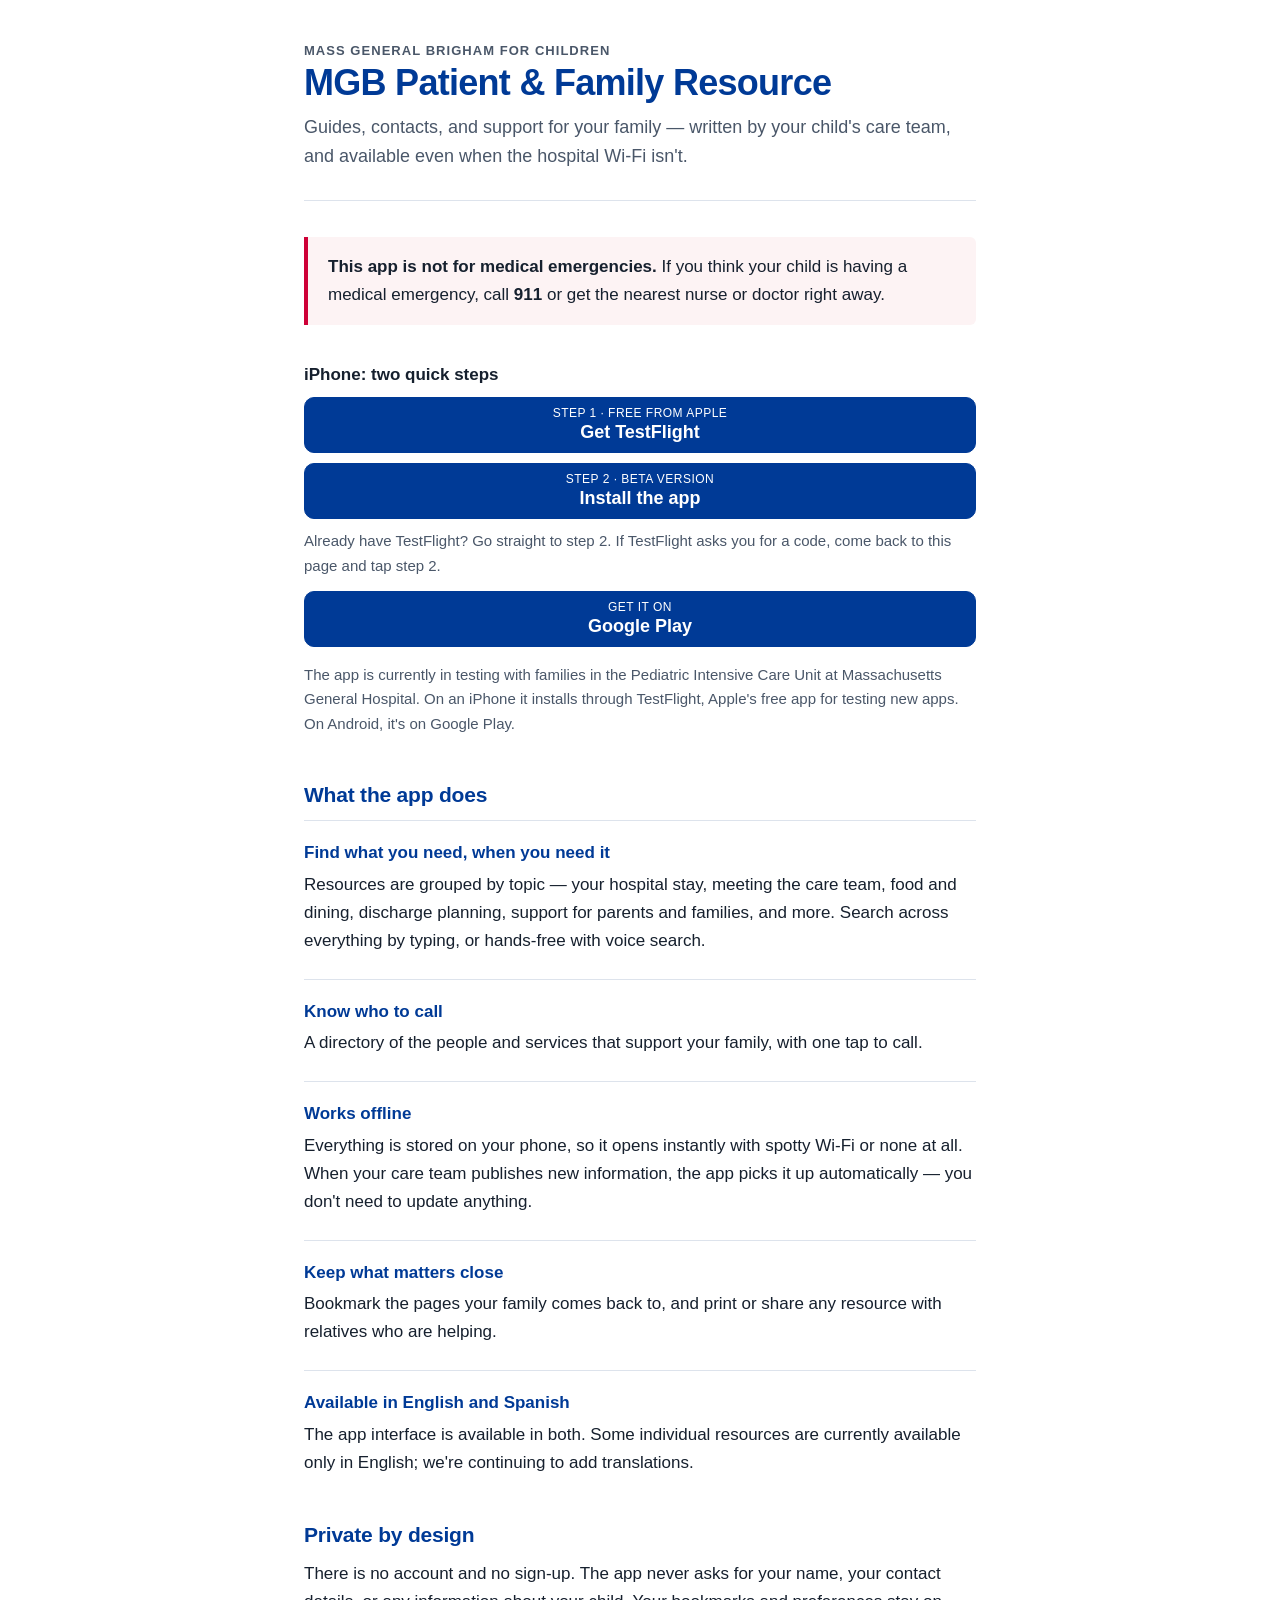
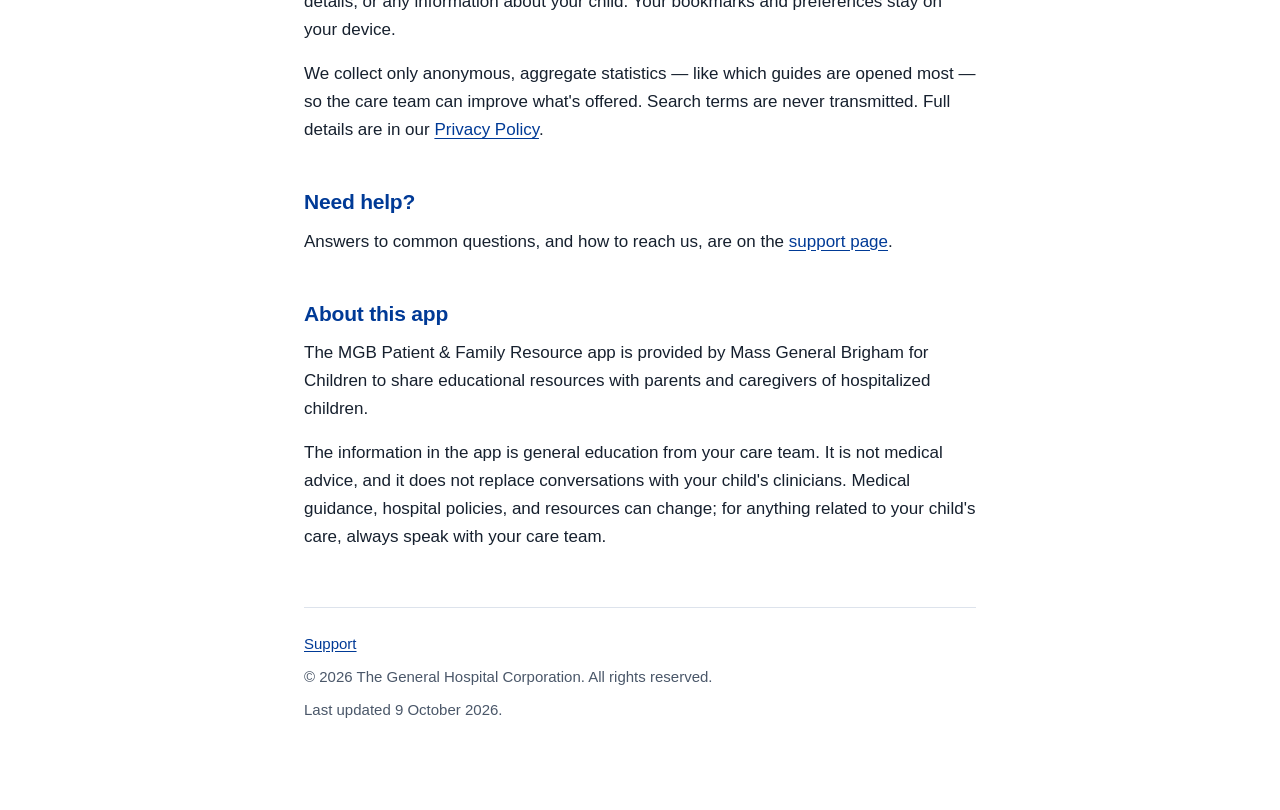
==== index.html @ bc65ba47 "docs(site): say Android too — link preview, device FAQ, problem-report tip Android has been live on " ====
<!doctype html>
<html lang="en">
<head>
<meta charset="utf-8">
<meta name="viewport" content="width=device-width, initial-scale=1">
<title>MGB Patient &amp; Family Resource</title>
<meta name="description" content="A free app for iPhone and Android from Mass General Brigham for Children, with guides, contacts, and support for families of children in the hospital.">

<!-- Link previews. When a nurse texts this URL to a family, or it goes in a
     discharge packet, the preview card is the first thing they see. Kept to
     plain og/twitter tags with no image: there is no hosted image asset yet,
     and a broken og:image renders worse than none. Add og:image here once a
     1200x630 card exists in assets/. -->
<meta property="og:type" content="website">
<meta property="og:title" content="MGB Patient &amp; Family Resource">
<meta property="og:description" content="Guides, contacts, and support for families of children in the hospital — from the care team at Mass General Brigham for Children.">
<meta property="og:url" content="https://mgh-lcs.github.io/patient-family-resource-support/">
<meta name="twitter:card" content="summary">

<!-- Apple Smart App Banner. Once the App Store listing exists, uncomment and
     paste the numeric id from the listing URL (apps.apple.com/app/idNNNNNNNNNN).
     iOS Safari then shows its own native "Open in the App Store" strip above the
     page — no code, no dependency. Android has no equivalent; the page button
     below carries that side.
<meta name="apple-itunes-app" content="app-id=NNNNNNNNNN">
-->

<link rel="stylesheet" href="assets/style.css">

<!-- ── PLATFORM DETECTION ─────────────────────────────────────────────────────
     One QR code, one URL, one obvious button. This tags <html> with
     data-platform="ios" | "android" so the stylesheet can promote the matching
     store button to the single primary action and demote the other to a small
     "Using an Android phone?" line. It runs in <head>, before the body paints,
     so there is no flash of both buttons.

     It is deliberately NOT a redirect. The scanner is often not the phone that
     will install (a laptop, a shared unit iPad, a relative with a different
     phone), and a redirect would skip the emergency notice and the "who made
     this" cues that are the reason this page exists. With JavaScript off or an
     unrecognised device, nothing happens and both buttons show as equals.

     iPadOS 13+ Safari reports itself as a Mac, so "Mac with a touch screen" is
     treated as iOS. Nothing here is sent anywhere. -->
<script>
(function () {
  var ua = navigator.userAgent || "";
  var platform = "";
  if (/iPhone|iPad|iPod/.test(ua)) {
    platform = "ios";
  } else if (/Macintosh/.test(ua) && navigator.maxTouchPoints > 1) {
    platform = "ios";
  } else if (/Android/.test(ua)) {
    platform = "android";
  }
  if (platform) document.documentElement.setAttribute("data-platform", platform);
})();
</script>
</head>
<body>
<div class="wrap">

  <header class="masthead">
    <p class="eyebrow">Mass General Brigham for Children</p>
    <h1>MGB Patient &amp; Family Resource</h1>
    <p class="tagline">Guides, contacts, and support for your family — written by your
    child's care team, and available even when the hospital Wi-Fi isn't.</p>
  </header>

  <main>

    <!-- Same emergency notice, same position, as the support page. A caregiver
         who lands here in a crisis must be routed to 911 before anything on the
         page competes for attention. If you edit one, edit both. -->
    <div class="notice">
      <p><strong>This app is not for medical emergencies.</strong> If you think your child
      is having a medical emergency, call <strong>911</strong> or get the nearest nurse or
      doctor right away.</p>
    </div>

    <!-- ── STORE BUTTONS ──────────────────────────────────────────────────────
         Android is live on Google Play. iPhone is the interim TestFlight
         two-step group below until the App Store listing is approved. Each
         store's element carries data-store so the platform detection in <head>
         can promote one and demote the other (see .store-row rules in
         assets/style.css). The .store-btn-lead span is revealed only on a
         demoted button, turning it into a one-line "Using an Android phone?
         Get it on Google Play".

         TO ACTIVATE the App Store listing once it is approved:
           1. Replace the whole <div class="store-steps" data-store="ios"> with
              <a class="store-btn" href="https://apps.apple.com/app/idNNNNNNNNNN"
              data-store="ios"> holding the same three spans as the Android
              button: "Using an iPhone? " / "Download on the" / "App Store".
           2. Delete the .store-steps block in assets/style.css, and the
              TestFlight FAQ entry at the top of support.html's FAQ.
           3. Uncomment the apple-itunes-app meta tag in <head>.
           4. Delete the .availability paragraph below.

         Official Apple/Google badge artwork is intentionally NOT used here. Both
         require downloading brand assets, and this site is deliberately
         dependency-free — three files, no build step, nothing external that can
         disappear. Text buttons are compliant and never break. Swap in the
         official badges later if marketing asks. -->
    <div class="store-row">
      <!-- INTERIM (2026-10-09): the App Store listing is still in review, so
           iPhones install the beta through TestFlight. Two steps, not one button,
           because of a trap: someone without TestFlight taps the join link, is
           sent to the App Store, installs TestFlight, then opens it directly.
           Opened without the link, TestFlight has no invite and asks for a
           "Redeem" code the family was never given. The fix is to tap the join
           link again, so step 2 is a separate button they can come back to, and
           the note says so. The steps mirror Apple's own join page ("Step 1: Get
           TestFlight"), so the two pages agree.

           On Android the group collapses to one plain line with no links: neither
           the App Store nor the TestFlight join page can install anything on an
           Android phone, so the only useful advice is to open this page on the
           iPhone. Undo all of this with the activation steps above. -->
      <div class="store-steps" data-store="ios">
        <p class="store-steps-title">iPhone: two quick steps</p>
        <p class="store-steps-elsewhere">Using an iPhone? Open this page on the iPhone to install the app.</p>
        <ol class="store-steps-list" role="list">
          <li><a class="store-btn" href="https://apps.apple.com/app/testflight/id899247664">
            <span class="store-btn-sub">Step 1 · Free from Apple</span>
            <span class="store-btn-main">Get TestFlight</span>
          </a></li>
          <li><a class="store-btn" href="https://testflight.apple.com/join/r1XDUYJQ">
            <span class="store-btn-sub">Step 2 · Beta version</span>
            <span class="store-btn-main">Install the app</span>
          </a></li>
        </ol>
        <p class="store-steps-note">Already have TestFlight? Go straight to step 2. If TestFlight
        asks you for a code, come back to this page and tap step 2.</p>
      </div>
      <a class="store-btn" href="https://play.google.com/store/apps/details?id=org.mgb.patient_family_resource" data-store="android">
        <span class="store-btn-lead">Using an Android phone? </span>
        <span class="store-btn-sub">Get it on</span>
        <span class="store-btn-main">Google Play</span>
      </a>
    </div>

    <p class="availability">The app is currently in testing with families in the Pediatric
    Intensive Care Unit at Massachusetts General Hospital. On an iPhone it installs through
    TestFlight, Apple's free app for testing new apps. On Android, it's on Google Play.</p>

    <h2>What the app does</h2>

    <div class="feature">
      <h3>Find what you need, when you need it</h3>
      <p>Resources are grouped by topic — your hospital stay, meeting the care team, food and
      dining, discharge planning, support for parents and families, and more. Search across
      everything by typing, or hands-free with voice search.</p>
    </div>

    <div class="feature">
      <h3>Know who to call</h3>
      <p>A directory of the people and services that support your family, with one tap to
      call.</p>
    </div>

    <div class="feature">
      <h3>Works offline</h3>
      <p>Everything is stored on your phone, so it opens instantly with spotty Wi-Fi or none
      at all. When your care team publishes new information, the app picks it up
      automatically — you don't need to update anything.</p>
    </div>

    <div class="feature">
      <h3>Keep what matters close</h3>
      <p>Bookmark the pages your family comes back to, and print or share any resource with
      relatives who are helping.</p>
    </div>

    <div class="feature">
      <h3>Available in English and Spanish</h3>
      <p>The app interface is available in both. Some individual resources are currently
      available only in English; we're continuing to add translations.</p>
    </div>

    <h2>Private by design</h2>
    <p>There is no account and no sign-up. The app never asks for your name, your contact
    details, or any information about your child. Your bookmarks and preferences stay on your
    device.</p>
    <p>We collect only anonymous, aggregate statistics — like which guides are opened most —
    so the care team can improve what's offered. Search terms are never transmitted.
    Full details are in our <a href="privacy.html">Privacy Policy</a>.</p>

    <h2>Need help?</h2>
    <p>Answers to common questions, and how to reach us, are on the
    <a href="support.html">support page</a>.</p>

    <h2>About this app</h2>
    <p>The MGB Patient &amp; Family Resource app is provided by Mass General Brigham for
    Children to share educational resources with parents and caregivers of hospitalized
    children.</p>
    <p>The information in the app is general education from your care team. It is not medical
    advice, and it does not replace conversations with your child's clinicians. Medical
    guidance, hospital policies, and resources can change; for anything related to your child's
    care, always speak with your care team.</p>

  </main>

  <footer>
    <p><a href="support.html">Support</a></p>
    <p>&copy; 2026 The General Hospital Corporation. All rights reserved.</p>
    <p>Last updated 9 October 2026.</p>
  </footer>

</div>
</body>
</html>
---- assets/style.css ----
/* MGB Patient & Family Resource — support site
 *
 * Deliberately dependency-free: no web fonts, no CDN, no build step. The whole
 * site is three files served straight from GitHub Pages, so it cannot break
 * because something external went away. Colors mirror the app's theme seeds in
 * lib/core/theme/app_theme.dart so the page reads as part of the same product.
 */

:root {
  --mgb-blue: #003a96;
  --mgb-teal: #01828e;
  --ink: #16202e;
  --ink-muted: #4a5769;
  --rule: #dde3ec;
  --surface: #ffffff;
  --surface-sunken: #f5f7fa;
  --notice-bg: #fdf3f4;
  --notice-rule: #ce0037;
  --draft-bg: #fff8e6;
  --draft-rule: #a9750a;
  --measure: 42rem;
}

@media (prefers-color-scheme: dark) {
  :root {
    --mgb-blue: #8fb4ff;
    --mgb-teal: #4fc3cd;
    --ink: #e8edf4;
    --ink-muted: #a4b1c2;
    --rule: #2b3546;
    --surface: #10151d;
    --surface-sunken: #171e29;
    --notice-bg: #2a1319;
    --notice-rule: #ff6b85;
    --draft-bg: #2a2312;
    --draft-rule: #e0b658;
  }
}

*,
*::before,
*::after {
  box-sizing: border-box;
}

html {
  -webkit-text-size-adjust: 100%;
}

body {
  margin: 0;
  padding: 0 1.25rem 5rem;
  background: var(--surface);
  color: var(--ink);
  font-family: -apple-system, BlinkMacSystemFont, "Segoe UI", Roboto, "Helvetica Neue", Arial, sans-serif;
  font-size: 1.0625rem;
  line-height: 1.65;
  text-rendering: optimizeLegibility;
}

.wrap {
  max-width: var(--measure);
  margin: 0 auto;
}

/* ── Masthead ─────────────────────────────────────────────────────────────── */

header.masthead {
  border-bottom: 1px solid var(--rule);
  padding: 2.5rem 0 1.75rem;
  margin-bottom: 2.25rem;
}

.eyebrow {
  margin: 0 0 0.4rem;
  font-size: 0.8125rem;
  font-weight: 600;
  letter-spacing: 0.08em;
  text-transform: uppercase;
  color: var(--mgb-teal);
}

h1 {
  margin: 0 0 0.5rem;
  font-size: clamp(1.75rem, 5vw, 2.25rem);
  line-height: 1.2;
  letter-spacing: -0.02em;
  color: var(--mgb-blue);
}

.masthead p {
  margin: 0;
  color: var(--ink-muted);
}

/* ── Typography ───────────────────────────────────────────────────────────── */

h2 {
  margin: 2.75rem 0 0.75rem;
  font-size: 1.3125rem;
  line-height: 1.3;
  letter-spacing: -0.01em;
  color: var(--mgb-blue);
}

h3 {
  margin: 1.75rem 0 0.35rem;
  font-size: 1.0625rem;
  line-height: 1.4;
  color: var(--ink);
}

p {
  margin: 0 0 1rem;
}

ul {
  margin: 0 0 1rem;
  padding-left: 1.25rem;
}

li {
  margin-bottom: 0.5rem;
}

a {
  color: var(--mgb-blue);
  text-underline-offset: 0.15em;
}

a:hover {
  color: var(--mgb-teal);
}

a:focus-visible {
  outline: 2px solid var(--mgb-teal);
  outline-offset: 2px;
  border-radius: 2px;
}

strong {
  font-weight: 650;
}

/* ── Callouts ─────────────────────────────────────────────────────────────── */

/* Emergency notice. First thing on the page by design: a caregiver arriving
 * here in a crisis must be routed to 911 before anything else competes. */
.notice {
  background: var(--notice-bg);
  border-left: 4px solid var(--notice-rule);
  border-radius: 0 6px 6px 0;
  padding: 1rem 1.25rem;
  margin: 0 0 2.25rem;
}

.notice p {
  margin: 0;
}

.notice p + p {
  margin-top: 0.6rem;
}

.draft-banner {
  background: var(--draft-bg);
  border-left: 4px solid var(--draft-rule);
  border-radius: 0 6px 6px 0;
  padding: 1rem 1.25rem;
  margin: 0 0 2.25rem;
  font-size: 0.9375rem;
}

.draft-banner p {
  margin: 0;
}

.contact-card {
  background: var(--surface-sunken);
  border: 1px solid var(--rule);
  border-radius: 8px;
  padding: 1.25rem 1.375rem;
  margin: 0 0 1.25rem;
}

.contact-card p:last-child {
  margin-bottom: 0;
}

.contact-card .email {
  font-size: 1.125rem;
  font-weight: 600;
}

/* ── Landing page ─────────────────────────────────────────────────────────── */

.tagline {
  font-size: 1.125rem;
}

/* Store buttons. Sized to Apple's 44x44pt minimum touch target with room to
 * spare — the audience is tired parents on a phone, often one-handed. */
.store-row {
  display: flex;
  flex-wrap: wrap;
  gap: 0.75rem;
  margin: 0 0 1rem;
}

.store-btn {
  display: inline-flex;
  flex-direction: column;
  justify-content: center;
  min-height: 3.5rem;
  padding: 0.5rem 1.5rem;
  border-radius: 10px;
  border: 1px solid var(--mgb-blue);
  background: var(--mgb-blue);
  color: var(--surface);
  text-decoration: none;
  line-height: 1.25;
}

.store-btn:hover {
  background: var(--mgb-teal);
  border-color: var(--mgb-teal);
  color: var(--surface);
}

/* Pending state: the listing does not exist yet, so this must not look or
 * behave like a working link. Muted, not underlined, no pointer cursor. */
.store-btn.is-pending {
  background: transparent;
  border-style: dashed;
  border-color: var(--rule);
  color: var(--ink-muted);
  cursor: default;
}

.store-btn-sub {
  font-size: 0.75rem;
  letter-spacing: 0.04em;
  text-transform: uppercase;
}

.store-btn-main {
  font-size: 1.125rem;
  font-weight: 650;
}

/* Platform-aware layout. index.html tags <html data-platform="ios|android">
 * from the user agent before paint. The matching button becomes the one big
 * primary action, full width so a tired parent can't miss it one-handed; the
 * other collapses to a single text line so a relative on a different phone
 * still has a path. No attribute (JS off, desktop, unknown device) leaves both
 * buttons as equals. The .store-btn-lead span exists only for the demoted
 * line ("Using an Android phone? ...") and is hidden everywhere else. */
.store-btn-lead {
  display: none;
}

html[data-platform] .store-row {
  flex-direction: column;
  gap: 0.875rem;
}

html[data-platform="ios"] .store-btn[data-store="ios"],
html[data-platform="android"] .store-btn[data-store="android"] {
  order: -1; /* primary always first, regardless of DOM order */
  width: 100%;
  min-height: 4rem;
  align-items: center;
  text-align: center;
}

html[data-platform="ios"] .store-btn[data-store="android"],
html[data-platform="android"] .store-btn[data-store="ios"] {
  display: block;
  min-height: 0;
  padding: 0;
  border: 0;
  border-radius: 0;
  background: transparent;
  color: var(--ink-muted);
  font-size: 0.9375rem;
  line-height: 1.5;
}

html[data-platform="ios"] .store-btn[data-store="android"] .store-btn-lead,
html[data-platform="android"] .store-btn[data-store="ios"] .store-btn-lead {
  display: inline;
}

html[data-platform="ios"] .store-btn[data-store="android"] .store-btn-sub,
html[data-platform="android"] .store-btn[data-store="ios"] .store-btn-sub,
html[data-platform="ios"] .store-btn[data-store="android"] .store-btn-main,
html[data-platform="android"] .store-btn[data-store="ios"] .store-btn-main {
  display: inline;
  font-size: inherit;
  font-weight: inherit;
  letter-spacing: normal;
  text-transform: none;
}

/* Once the demoted store is a live link, the store name reads as the link
 * text: "Using an Android phone? Get it on Google Play". */
html[data-platform="ios"] a.store-btn[data-store="android"] .store-btn-main,
html[data-platform="android"] a.store-btn[data-store="ios"] .store-btn-main {
  color: var(--mgb-blue);
  font-weight: 600;
  text-decoration: underline;
  text-underline-offset: 0.15em;
}

/* INTERIM TestFlight two-step group (see the comment in index.html). Promoted
 * on iOS, collapsed to one unlinked line on Android, shown in full on desktop.
 * The iOS half of the .store-btn[data-store] rules above matches nothing while
 * this group is in place; it is kept so that restoring the single App Store
 * button is an HTML-only change. Delete this whole block when that happens. */
.store-steps-title {
  margin: 0 0 0.5rem;
  font-weight: 600;
}

.store-steps-list {
  display: flex;
  flex-direction: column;
  gap: 0.625rem;
  margin: 0;
  padding: 0;
  list-style: none;
}

/* Cancel the global li margin so the gap alone spaces the steps. */
.store-steps-list li {
  margin: 0;
}

.store-steps-list .store-btn {
  display: flex;
  width: 100%;
  align-items: center;
  text-align: center;
}

.store-steps-note {
  margin: 0.625rem 0 0;
  color: var(--ink-muted);
  font-size: 0.9375rem;
}

.store-steps-elsewhere {
  display: none;
}

/* Desktop / no JS: .store-row is a wrapping row, so the group and the Play
 * button each take a full line, and all three buttons share one width. */
html:not([data-platform]) .store-steps,
html:not([data-platform]) .store-row > .store-btn[data-store="android"] {
  flex: 1 1 100%;
}

html:not([data-platform]) .store-row > .store-btn[data-store="android"] {
  align-items: center;
  text-align: center;
}

html[data-platform="ios"] .store-steps {
  order: -1;
}

html[data-platform="ios"] .store-steps-list .store-btn {
  min-height: 4rem;
}

html[data-platform="android"] .store-steps-title,
html[data-platform="android"] .store-steps-list,
html[data-platform="android"] .store-steps-note {
  display: none;
}

html[data-platform="android"] .store-steps-elsewhere {
  display: block;
  margin: 0;
  color: var(--ink-muted);
  font-size: 0.9375rem;
  line-height: 1.5;
}

.availability {
  color: var(--ink-muted);
  font-size: 0.9375rem;
  margin-bottom: 2rem;
}

/* Feature blocks carry their own rule so the page scans as a list of distinct
 * capabilities rather than one wall of prose. */
.feature {
  border-top: 1px solid var(--rule);
  padding-top: 1.25rem;
  margin-bottom: 1.5rem;
}

.feature h3 {
  margin-top: 0;
  color: var(--mgb-blue);
}

.feature p:last-child {
  margin-bottom: 0;
}

/* ── Footer ───────────────────────────────────────────────────────────────── */

footer {
  border-top: 1px solid var(--rule);
  margin-top: 3.5rem;
  padding-top: 1.5rem;
  font-size: 0.9375rem;
  color: var(--ink-muted);
}

footer p {
  margin: 0 0 0.5rem;
}

/* ── Print (the privacy policy gets printed for legal review) ─────────────── */

@media print {
  body {
    padding: 0;
    font-size: 11pt;
    color: #000;
    background: #fff;
  }

  a {
    color: #000;
  }

  .draft-banner {
    border: 1px solid #000;
  }
}
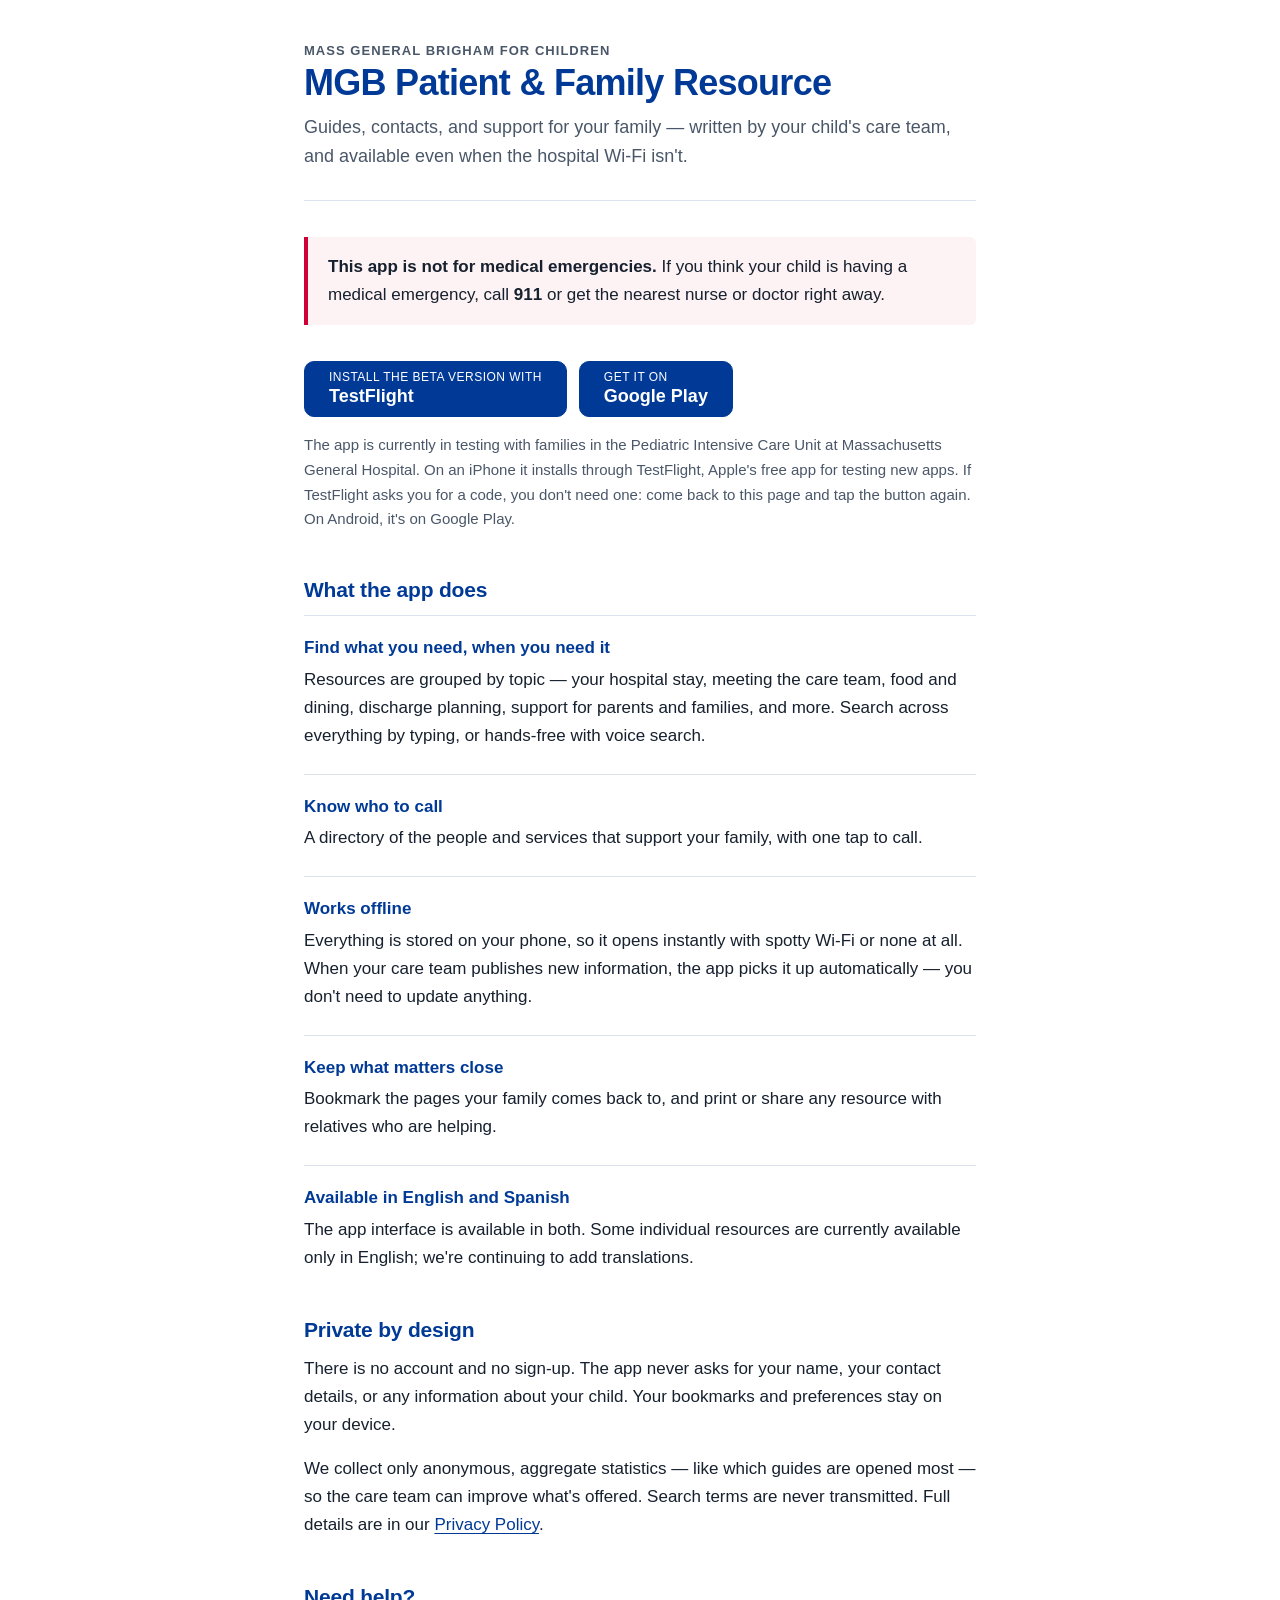
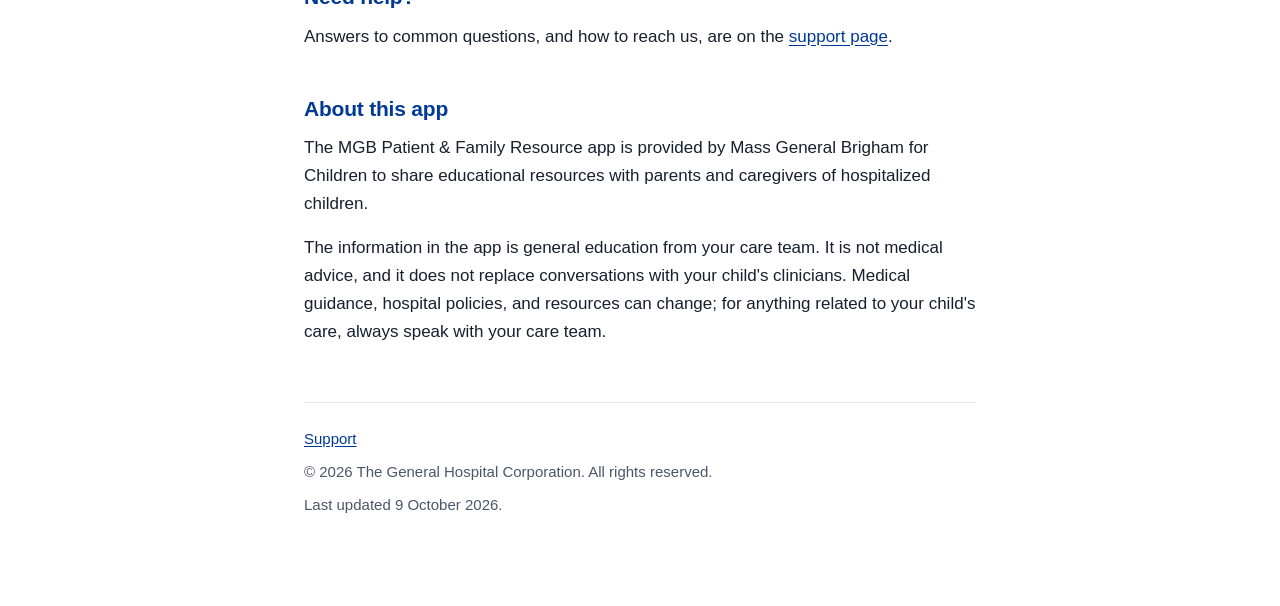
==== commit 8ed35bb7: "feat(landing): back to one iPhone button, straight to the TestFlight join link Apple's join page alr" ====
--- a/index.html
+++ b/index.html
@@ -79,21 +79,19 @@
     </div>
 
     <!-- ── STORE BUTTONS ──────────────────────────────────────────────────────
-         Android is live on Google Play. iPhone is the interim TestFlight
-         two-step group below until the App Store listing is approved. Each
-         store's element carries data-store so the platform detection in <head>
-         can promote one and demote the other (see .store-row rules in
-         assets/style.css). The .store-btn-lead span is revealed only on a
-         demoted button, turning it into a one-line "Using an Android phone?
-         Get it on Google Play".
+         Android is live on Google Play. iPhone goes to the TestFlight public
+         link until the App Store listing is approved. Each button carries
+         data-store so the platform detection in <head> can promote one and
+         demote the other (see .store-row rules in assets/style.css). The
+         .store-btn-lead span is revealed only on the demoted button, turning it
+         into a one-line "Using an Android phone? Get it on Google Play".
 
          TO ACTIVATE the App Store listing once it is approved:
-           1. Replace the whole <div class="store-steps" data-store="ios"> with
-              <a class="store-btn" href="https://apps.apple.com/app/idNNNNNNNNNN"
-              data-store="ios"> holding the same three spans as the Android
-              button: "Using an iPhone? " / "Download on the" / "App Store".
-           2. Delete the .store-steps block in assets/style.css, and the
-              TestFlight FAQ entry at the top of support.html's FAQ.
+           1. Point the iOS button at https://apps.apple.com/app/idNNNNNNNNNN and
+              change its .store-btn-sub / .store-btn-main to "Download on the" /
+              "App Store".
+           2. Delete the TestFlight FAQ entry at the top of support.html's FAQ
+              (it repeats this button's join link).
            3. Uncomment the apple-itunes-app meta tag in <head>.
            4. Delete the .availability paragraph below.
 
@@ -103,36 +101,18 @@
          disappear. Text buttons are compliant and never break. Swap in the
          official badges later if marketing asks. -->
     <div class="store-row">
-      <!-- INTERIM (2026-10-09): the App Store listing is still in review, so
-           iPhones install the beta through TestFlight. Two steps, not one button,
-           because of a trap: someone without TestFlight taps the join link, is
-           sent to the App Store, installs TestFlight, then opens it directly.
-           Opened without the link, TestFlight has no invite and asks for a
-           "Redeem" code the family was never given. The fix is to tap the join
-           link again, so step 2 is a separate button they can come back to, and
-           the note says so. The steps mirror Apple's own join page ("Step 1: Get
-           TestFlight"), so the two pages agree.
-
-           On Android the group collapses to one plain line with no links: neither
-           the App Store nor the TestFlight join page can install anything on an
-           Android phone, so the only useful advice is to open this page on the
-           iPhone. Undo all of this with the activation steps above. -->
-      <div class="store-steps" data-store="ios">
-        <p class="store-steps-title">iPhone: two quick steps</p>
-        <p class="store-steps-elsewhere">Using an iPhone? Open this page on the iPhone to install the app.</p>
-        <ol class="store-steps-list" role="list">
-          <li><a class="store-btn" href="https://apps.apple.com/app/testflight/id899247664">
-            <span class="store-btn-sub">Step 1 · Free from Apple</span>
-            <span class="store-btn-main">Get TestFlight</span>
-          </a></li>
-          <li><a class="store-btn" href="https://testflight.apple.com/join/r1XDUYJQ">
-            <span class="store-btn-sub">Step 2 · Beta version</span>
-            <span class="store-btn-main">Install the app</span>
-          </a></li>
-        </ol>
-        <p class="store-steps-note">Already have TestFlight? Go straight to step 2. If TestFlight
-        asks you for a code, come back to this page and tap step 2.</p>
-      </div>
+      <!-- INTERIM: the App Store listing is still in review, so the iPhone
+           button goes to the TestFlight public link. Apple's page behind it
+           walks people through getting TestFlight and then installing the app.
+           The trap: someone who installs TestFlight and then opens it directly
+           (instead of returning to the link) is asked for a "Redeem" code they
+           were never given. The .availability paragraph below and the first
+           support FAQ both say the fix: tap the link again. -->
+      <a class="store-btn" href="https://testflight.apple.com/join/r1XDUYJQ" data-store="ios">
+        <span class="store-btn-lead">Using an iPhone? </span>
+        <span class="store-btn-sub">Install the beta version with</span>
+        <span class="store-btn-main">TestFlight</span>
+      </a>
       <a class="store-btn" href="https://play.google.com/store/apps/details?id=org.mgb.patient_family_resource" data-store="android">
         <span class="store-btn-lead">Using an Android phone? </span>
         <span class="store-btn-sub">Get it on</span>
@@ -142,7 +122,9 @@
 
     <p class="availability">The app is currently in testing with families in the Pediatric
     Intensive Care Unit at Massachusetts General Hospital. On an iPhone it installs through
-    TestFlight, Apple's free app for testing new apps. On Android, it's on Google Play.</p>
+    TestFlight, Apple's free app for testing new apps. If TestFlight asks you for a code, you
+    don't need one: come back to this page and tap the button again. On Android, it's on
+    Google Play.</p>
 
     <h2>What the app does</h2>
 
--- a/assets/style.css
+++ b/assets/style.css
@@ -312,81 +312,6 @@
   text-underline-offset: 0.15em;
 }
 
-/* INTERIM TestFlight two-step group (see the comment in index.html). Promoted
- * on iOS, collapsed to one unlinked line on Android, shown in full on desktop.
- * The iOS half of the .store-btn[data-store] rules above matches nothing while
- * this group is in place; it is kept so that restoring the single App Store
- * button is an HTML-only change. Delete this whole block when that happens. */
-.store-steps-title {
-  margin: 0 0 0.5rem;
-  font-weight: 600;
-}
-
-.store-steps-list {
-  display: flex;
-  flex-direction: column;
-  gap: 0.625rem;
-  margin: 0;
-  padding: 0;
-  list-style: none;
-}
-
-/* Cancel the global li margin so the gap alone spaces the steps. */
-.store-steps-list li {
-  margin: 0;
-}
-
-.store-steps-list .store-btn {
-  display: flex;
-  width: 100%;
-  align-items: center;
-  text-align: center;
-}
-
-.store-steps-note {
-  margin: 0.625rem 0 0;
-  color: var(--ink-muted);
-  font-size: 0.9375rem;
-}
-
-.store-steps-elsewhere {
-  display: none;
-}
-
-/* Desktop / no JS: .store-row is a wrapping row, so the group and the Play
- * button each take a full line, and all three buttons share one width. */
-html:not([data-platform]) .store-steps,
-html:not([data-platform]) .store-row > .store-btn[data-store="android"] {
-  flex: 1 1 100%;
-}
-
-html:not([data-platform]) .store-row > .store-btn[data-store="android"] {
-  align-items: center;
-  text-align: center;
-}
-
-html[data-platform="ios"] .store-steps {
-  order: -1;
-}
-
-html[data-platform="ios"] .store-steps-list .store-btn {
-  min-height: 4rem;
-}
-
-html[data-platform="android"] .store-steps-title,
-html[data-platform="android"] .store-steps-list,
-html[data-platform="android"] .store-steps-note {
-  display: none;
-}
-
-html[data-platform="android"] .store-steps-elsewhere {
-  display: block;
-  margin: 0;
-  color: var(--ink-muted);
-  font-size: 0.9375rem;
-  line-height: 1.5;
-}
-
 .availability {
   color: var(--ink-muted);
   font-size: 0.9375rem;
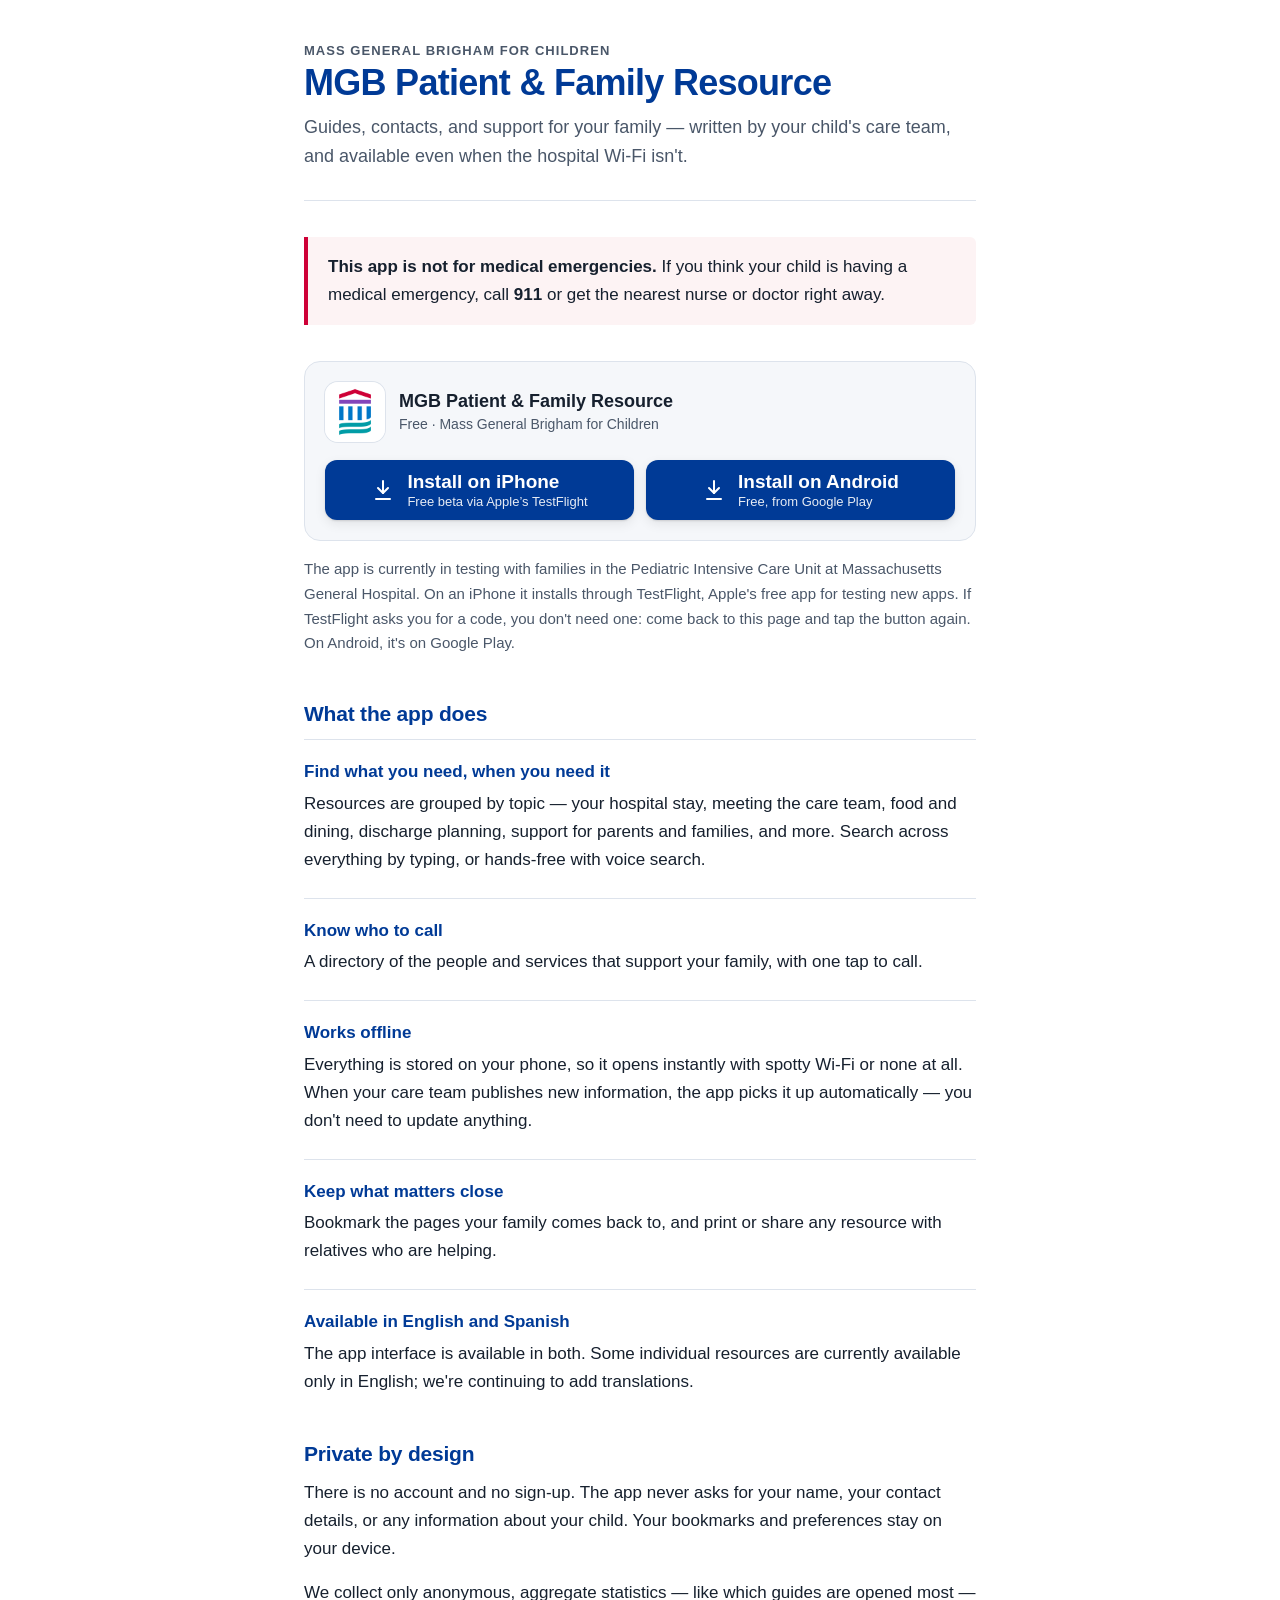
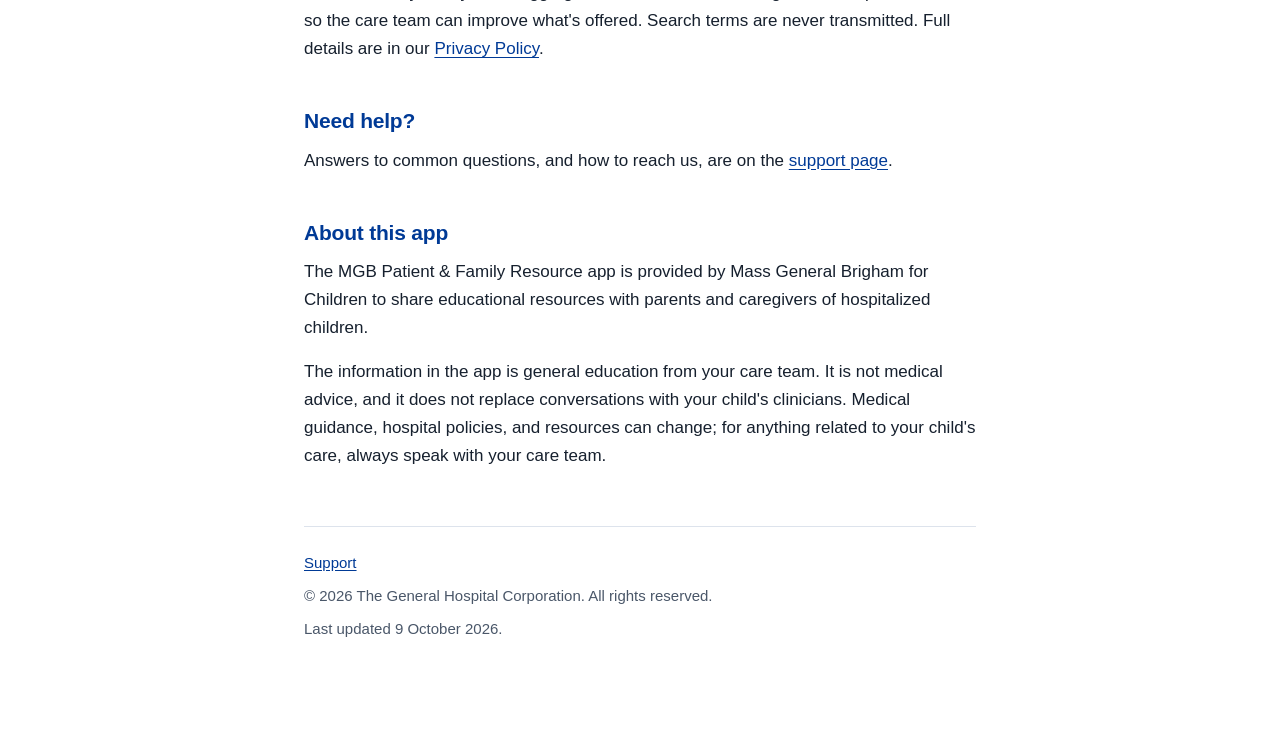
==== commit 4f0c1cb9: "feat(landing): get-the-app card with the real app icon and a solid install button The iPhone button " ====
--- a/index.html
+++ b/index.html
@@ -78,47 +78,65 @@
       doctor right away.</p>
     </div>
 
-    <!-- ── STORE BUTTONS ──────────────────────────────────────────────────────
+    <!-- ── GET THE APP ────────────────────────────────────────────────────────
          Android is live on Google Play. iPhone goes to the TestFlight public
-         link until the App Store listing is approved. Each button carries
-         data-store so the platform detection in <head> can promote one and
-         demote the other (see .store-row rules in assets/style.css). The
-         .store-btn-lead span is revealed only on the demoted button, turning it
-         into a one-line "Using an Android phone? Get it on Google Play".
+         link until the App Store listing is approved. The card copies the shape
+         of an App Store product header (real app icon, name, "Free", one solid
+         button) because that is what reads as official to a family.
+
+         Each button carries data-store so the platform detection in <head> can
+         promote one and demote the other (see .store-row rules in
+         assets/style.css). A demoted button hides everything except its
+         .store-btn-alt line, e.g. "Using an Android phone? Get it on Google Play".
 
          TO ACTIVATE the App Store listing once it is approved:
-           1. Point the iOS button at https://apps.apple.com/app/idNNNNNNNNNN and
-              change its .store-btn-sub / .store-btn-main to "Download on the" /
-              "App Store".
+           1. Point the iOS button at https://apps.apple.com/app/idNNNNNNNNNN,
+              change its .store-btn-sub to "Free, from the App Store" and its
+              .store-btn-alt to "Using an iPhone? Get it on the App Store".
            2. Delete the TestFlight FAQ entry at the top of support.html's FAQ
               (it repeats this button's join link).
            3. Uncomment the apple-itunes-app meta tag in <head>.
            4. Delete the .availability paragraph below.
 
          Official Apple/Google badge artwork is intentionally NOT used here. Both
-         require downloading brand assets, and this site is deliberately
-         dependency-free — three files, no build step, nothing external that can
-         disappear. Text buttons are compliant and never break. Swap in the
-         official badges later if marketing asks. -->
-    <div class="store-row">
-      <!-- INTERIM: the App Store listing is still in review, so the iPhone
-           button goes to the TestFlight public link. Apple's page behind it
-           walks people through getting TestFlight and then installing the app.
-           The trap: someone who installs TestFlight and then opens it directly
-           (instead of returning to the link) is asked for a "Redeem" code they
-           were never given. The .availability paragraph below and the first
-           support FAQ both say the fix: tap the link again. -->
-      <a class="store-btn" href="https://testflight.apple.com/join/r1XDUYJQ" data-store="ios">
-        <span class="store-btn-lead">Using an iPhone? </span>
-        <span class="store-btn-sub">Install the beta version with</span>
-        <span class="store-btn-main">TestFlight</span>
-      </a>
-      <a class="store-btn" href="https://play.google.com/store/apps/details?id=org.mgb.patient_family_resource" data-store="android">
-        <span class="store-btn-lead">Using an Android phone? </span>
-        <span class="store-btn-sub">Get it on</span>
-        <span class="store-btn-main">Google Play</span>
-      </a>
-    </div>
+         require downloading brand assets, and Apple's badge may only link to the
+         App Store, not TestFlight. Text buttons are compliant and never break.
+         assets/app-icon.png is the app's own icon (Icon-App-60x60@3x.png from
+         the app repo); replace it if the app icon changes. -->
+    <section class="get-app" aria-label="Get the app">
+      <div class="get-app-head">
+        <img class="get-app-icon" src="assets/app-icon.png" width="60" height="60" alt="">
+        <div>
+          <p class="get-app-name">MGB Patient &amp; Family Resource</p>
+          <p class="get-app-meta">Free &middot; Mass General Brigham for Children</p>
+        </div>
+      </div>
+      <div class="store-row">
+        <!-- INTERIM: the App Store listing is still in review, so the iPhone
+             button goes to the TestFlight public link. Apple's page behind it
+             walks people through getting TestFlight and then installing the
+             app. The trap: someone who installs TestFlight and then opens it
+             directly (instead of returning to the link) is asked for a "Redeem"
+             code they were never given. The .availability paragraph below and
+             the first support FAQ both say the fix: tap the link again. -->
+        <a class="store-btn" href="https://testflight.apple.com/join/r1XDUYJQ" data-store="ios">
+          <svg class="store-btn-icon" viewBox="0 0 24 24" fill="none" stroke="currentColor" stroke-width="2" stroke-linecap="round" stroke-linejoin="round" aria-hidden="true"><path d="M12 3v12"/><path d="m7 10 5 5 5-5"/><path d="M5 21h14"/></svg>
+          <span class="store-btn-text">
+            <span class="store-btn-main">Install on iPhone</span>
+            <span class="store-btn-sub">Free beta via Apple&rsquo;s TestFlight</span>
+          </span>
+          <span class="store-btn-alt">Using an iPhone? Install it with <strong>TestFlight</strong></span>
+        </a>
+        <a class="store-btn" href="https://play.google.com/store/apps/details?id=org.mgb.patient_family_resource" data-store="android">
+          <svg class="store-btn-icon" viewBox="0 0 24 24" fill="none" stroke="currentColor" stroke-width="2" stroke-linecap="round" stroke-linejoin="round" aria-hidden="true"><path d="M12 3v12"/><path d="m7 10 5 5 5-5"/><path d="M5 21h14"/></svg>
+          <span class="store-btn-text">
+            <span class="store-btn-main">Install on Android</span>
+            <span class="store-btn-sub">Free, from Google Play</span>
+          </span>
+          <span class="store-btn-alt">Using an Android phone? Get it on <strong>Google Play</strong></span>
+        </a>
+      </div>
+    </section>
 
     <p class="availability">The app is currently in testing with families in the Pediatric
     Intensive Care Unit at Massachusetts General Hospital. On an iPhone it installs through
--- a/assets/style.css
+++ b/assets/style.css
@@ -18,6 +18,8 @@
   --notice-rule: #ce0037;
   --draft-bg: #fff8e6;
   --draft-rule: #a9750a;
+  --cta: #003a96;
+  --cta-hover: #01828e;
   --measure: 42rem;
 }
 
@@ -34,6 +36,10 @@
     --notice-rule: #ff6b85;
     --draft-bg: #2a2312;
     --draft-rule: #e0b658;
+    /* Not --mgb-blue: that flips to a pale tint for links on dark, which made
+     * the install button look washed out. White on this blue is 5.8:1. */
+    --cta: #2a5fd0;
+    --cta-hover: #2457c5;
   }
 }
 
@@ -198,79 +204,126 @@
   font-size: 1.125rem;
 }
 
-/* Store buttons. Sized to Apple's 44x44pt minimum touch target with room to
- * spare — the audience is tired parents on a phone, often one-handed. */
+/* Get-the-app card. Borrows the shape of an App Store product header (real
+ * app icon, name, "Free", one solid button) because that is what reads as
+ * official to a family: the page is clearly the app's own, not a link to
+ * something unknown. No store badge artwork (see index.html for why). */
+.get-app {
+  margin: 0 0 1rem;
+  padding: 1.25rem;
+  border: 1px solid var(--rule);
+  border-radius: 16px;
+  background: var(--surface-sunken);
+}
+
+.get-app-head {
+  display: flex;
+  align-items: center;
+  gap: 0.875rem;
+  margin-bottom: 1.125rem;
+}
+
+/* Approximates the iOS icon mask so the icon looks like it does on a phone. */
+.get-app-icon {
+  flex: none;
+  width: 60px;
+  height: 60px;
+  border-radius: 13px;
+  box-shadow: 0 0 0 1px var(--rule);
+}
+
+.get-app-name {
+  margin: 0;
+  font-size: 1.125rem;
+  font-weight: 650;
+  line-height: 1.3;
+}
+
+.get-app-meta {
+  margin: 0.125rem 0 0;
+  color: var(--ink-muted);
+  font-size: 0.875rem;
+  line-height: 1.4;
+}
+
+/* Store buttons. Sized well past Apple's 44pt minimum touch target, since the
+ * audience is tired parents on a phone, often one-handed. */
 .store-row {
   display: flex;
   flex-wrap: wrap;
   gap: 0.75rem;
-  margin: 0 0 1rem;
 }
 
 .store-btn {
-  display: inline-flex;
-  flex-direction: column;
+  display: flex;
+  flex: 1 1 15rem;
+  align-items: center;
   justify-content: center;
-  min-height: 3.5rem;
-  padding: 0.5rem 1.5rem;
-  border-radius: 10px;
-  border: 1px solid var(--mgb-blue);
-  background: var(--mgb-blue);
-  color: var(--surface);
+  gap: 0.75rem;
+  min-height: 3.75rem;
+  padding: 0.625rem 1.25rem;
+  border-radius: 12px;
+  background: var(--cta);
+  color: #ffffff;
   text-decoration: none;
   line-height: 1.25;
+  box-shadow: 0 1px 2px rgb(0 0 0 / 0.12), 0 4px 12px rgb(0 0 0 / 0.08);
 }
 
 .store-btn:hover {
-  background: var(--mgb-teal);
-  border-color: var(--mgb-teal);
-  color: var(--surface);
-}
-
-/* Pending state: the listing does not exist yet, so this must not look or
- * behave like a working link. Muted, not underlined, no pointer cursor. */
-.store-btn.is-pending {
-  background: transparent;
-  border-style: dashed;
-  border-color: var(--rule);
-  color: var(--ink-muted);
-  cursor: default;
+  background: var(--cta-hover);
+  color: #ffffff;
+}
+
+.store-btn:focus-visible {
+  border-radius: 12px;
+}
+
+.store-btn-icon {
+  flex: none;
+  width: 1.5rem;
+  height: 1.5rem;
+}
+
+.store-btn-text {
+  display: flex;
+  flex-direction: column;
+}
+
+.store-btn-main {
+  font-size: 1.1875rem;
+  font-weight: 650;
 }
 
 .store-btn-sub {
-  font-size: 0.75rem;
-  letter-spacing: 0.04em;
-  text-transform: uppercase;
-}
-
-.store-btn-main {
-  font-size: 1.125rem;
-  font-weight: 650;
+  font-size: 0.8125rem;
+  opacity: 0.9;
 }
 
 /* Platform-aware layout. index.html tags <html data-platform="ios|android">
- * from the user agent before paint. The matching button becomes the one big
+ * from the user agent before paint. The matching button becomes the one
  * primary action, full width so a tired parent can't miss it one-handed; the
- * other collapses to a single text line so a relative on a different phone
- * still has a path. No attribute (JS off, desktop, unknown device) leaves both
- * buttons as equals. The .store-btn-lead span exists only for the demoted
- * line ("Using an Android phone? ...") and is hidden everywhere else. */
-.store-btn-lead {
+ * other collapses to its .store-btn-alt line ("Using an Android phone? Get it
+ * on Google Play") so a relative on a different phone still has a path. No
+ * attribute (JS off, desktop, unknown device) shows both buttons as equals. */
+.store-btn-alt {
   display: none;
 }
 
 html[data-platform] .store-row {
   flex-direction: column;
-  gap: 0.875rem;
+  gap: 1rem;
+}
+
+/* In the column, the row's 15rem flex-basis would become a height. */
+html[data-platform] .store-btn {
+  flex: none;
 }
 
 html[data-platform="ios"] .store-btn[data-store="ios"],
 html[data-platform="android"] .store-btn[data-store="android"] {
   order: -1; /* primary always first, regardless of DOM order */
-  width: 100%;
-  min-height: 4rem;
-  align-items: center;
-  text-align: center;
+  min-height: 4.25rem;
 }
 
 html[data-platform="ios"] .store-btn[data-store="android"],
@@ -278,34 +331,25 @@
   display: block;
   min-height: 0;
   padding: 0;
-  border: 0;
   border-radius: 0;
   background: transparent;
+  box-shadow: none;
   color: var(--ink-muted);
   font-size: 0.9375rem;
   line-height: 1.5;
 }
 
-html[data-platform="ios"] .store-btn[data-store="android"] .store-btn-lead,
-html[data-platform="android"] .store-btn[data-store="ios"] .store-btn-lead {
+html[data-platform="ios"] .store-btn[data-store="android"] > :not(.store-btn-alt),
+html[data-platform="android"] .store-btn[data-store="ios"] > :not(.store-btn-alt) {
+  display: none;
+}
+
+html[data-platform="ios"] .store-btn[data-store="android"] .store-btn-alt,
+html[data-platform="android"] .store-btn[data-store="ios"] .store-btn-alt {
   display: inline;
 }
 
-html[data-platform="ios"] .store-btn[data-store="android"] .store-btn-sub,
-html[data-platform="android"] .store-btn[data-store="ios"] .store-btn-sub,
-html[data-platform="ios"] .store-btn[data-store="android"] .store-btn-main,
-html[data-platform="android"] .store-btn[data-store="ios"] .store-btn-main {
-  display: inline;
-  font-size: inherit;
-  font-weight: inherit;
-  letter-spacing: normal;
-  text-transform: none;
-}
-
-/* Once the demoted store is a live link, the store name reads as the link
- * text: "Using an Android phone? Get it on Google Play". */
-html[data-platform="ios"] a.store-btn[data-store="android"] .store-btn-main,
-html[data-platform="android"] a.store-btn[data-store="ios"] .store-btn-main {
+.store-btn-alt strong {
   color: var(--mgb-blue);
   font-weight: 600;
   text-decoration: underline;
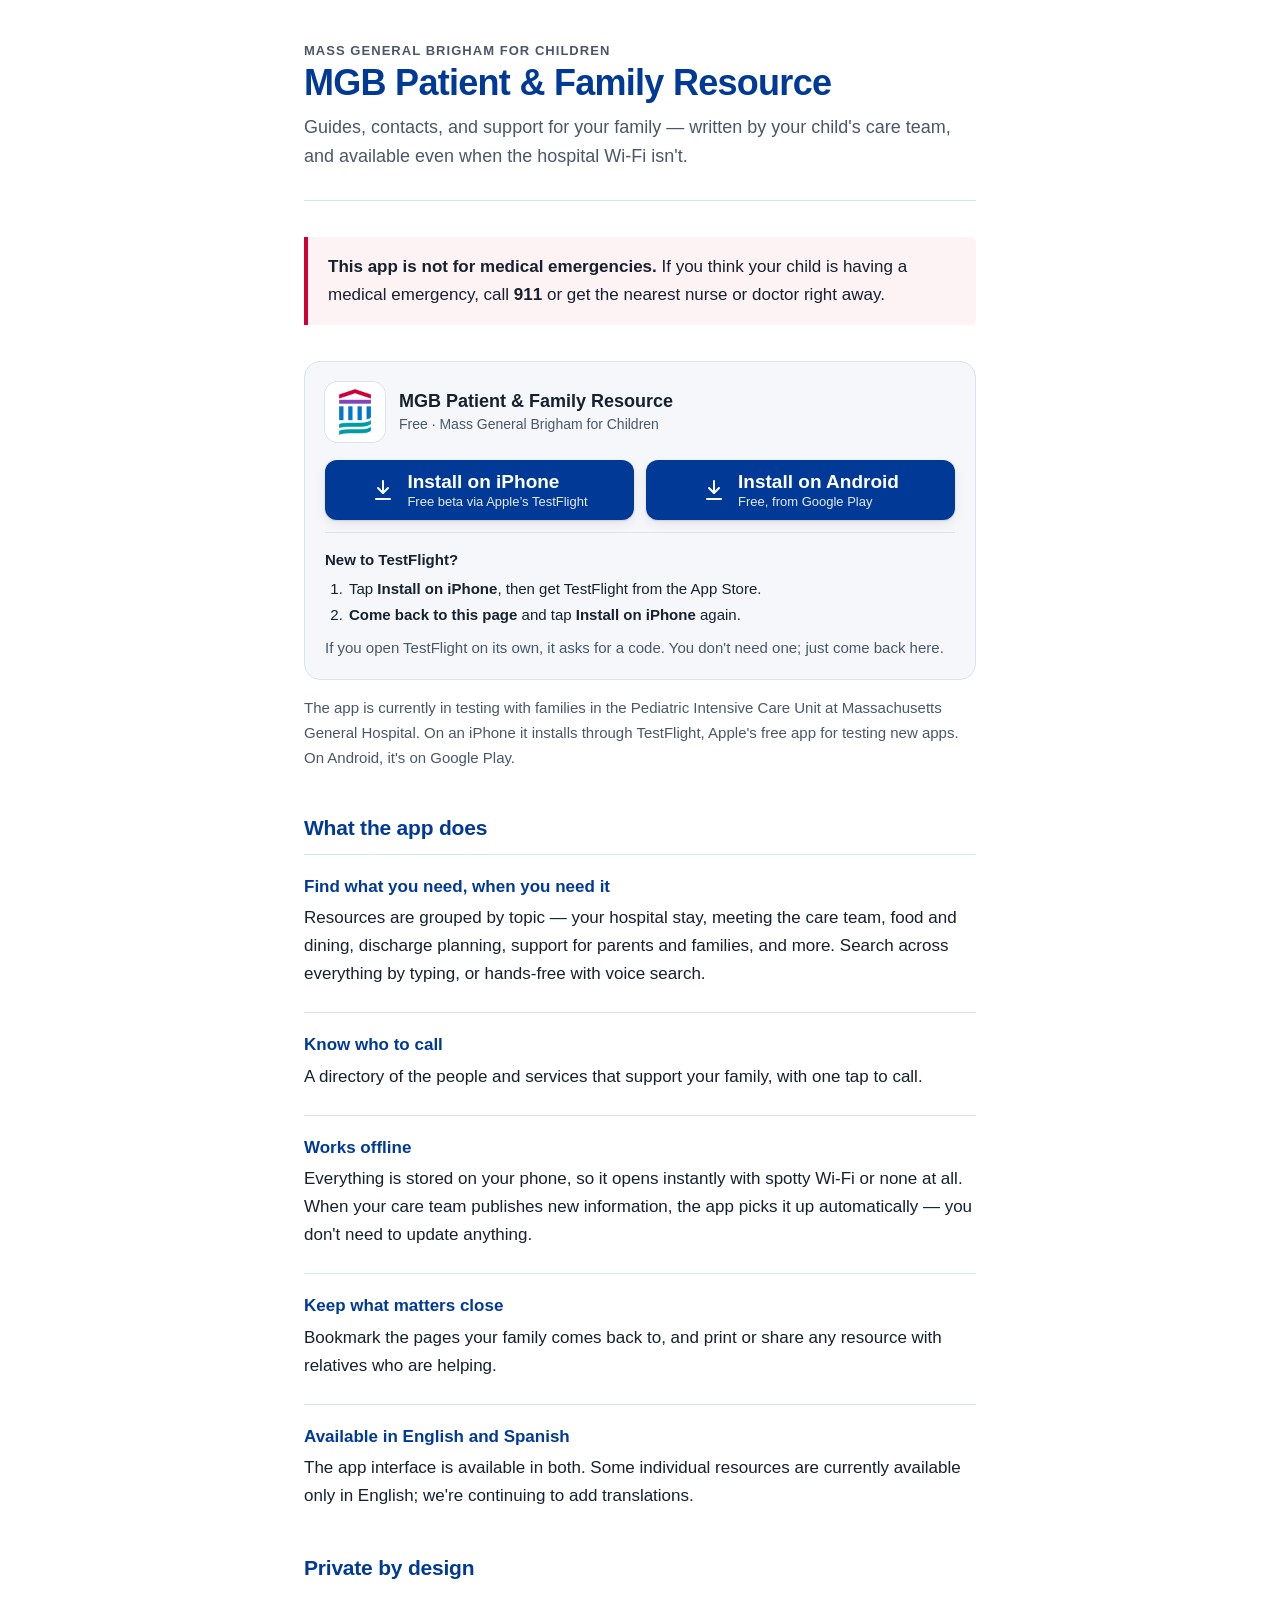
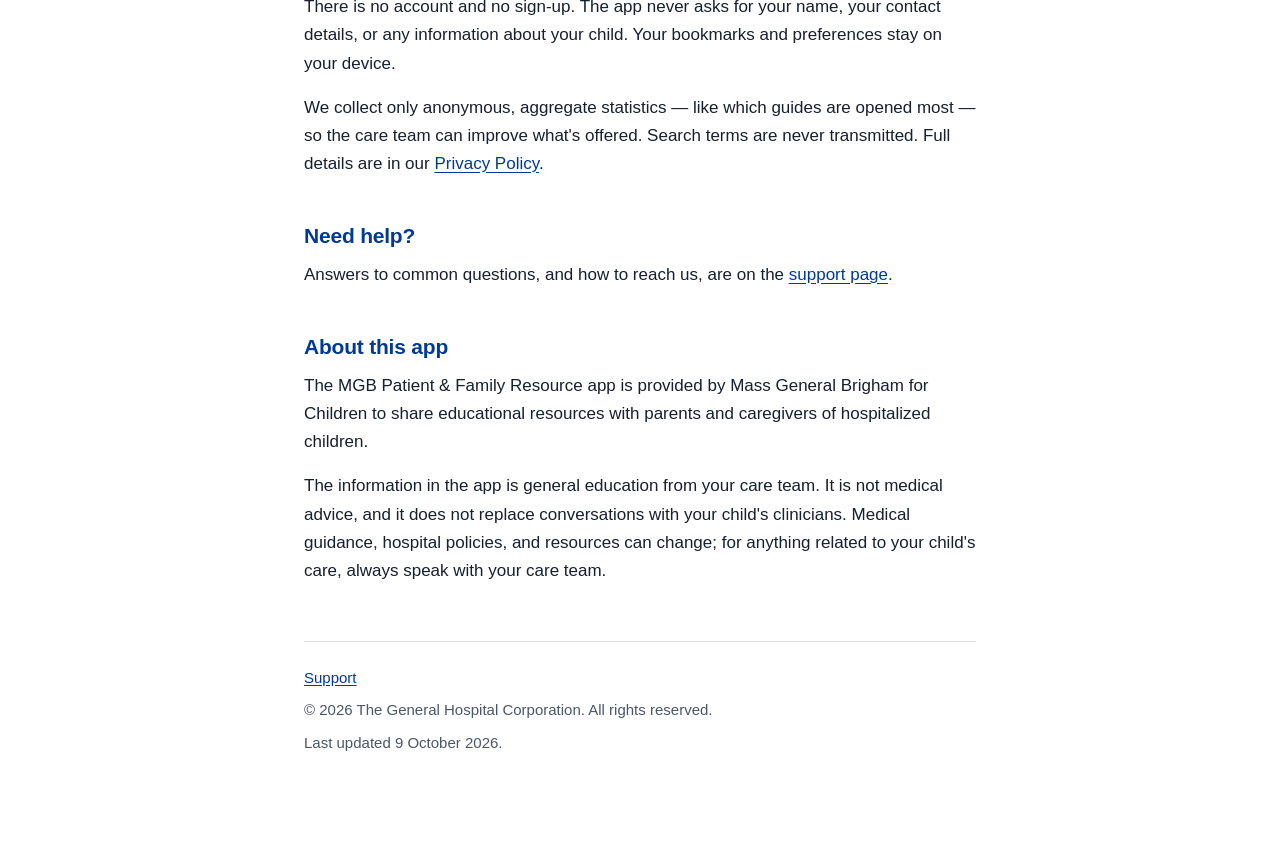
==== commit ad74ebf5: "feat(landing): "New to TestFlight?" steps right under the iPhone button A public TestFlight link has" ====
--- a/index.html
+++ b/index.html
@@ -25,7 +25,11 @@
 <meta name="apple-itunes-app" content="app-id=NNNNNNNNNN">
 -->
 
-<link rel="stylesheet" href="assets/style.css">
+<!-- The ?v= query forces browsers to fetch the new stylesheet. GitHub Pages
+     lets browsers reuse files for 10 minutes, so new HTML with an old cached
+     stylesheet renders broken. Bump it (same value on all three pages) on
+     every style.css change. -->
+<link rel="stylesheet" href="assets/style.css?v=2026-10-09.2">
 
 <!-- ── PLATFORM DETECTION ─────────────────────────────────────────────────────
      One QR code, one URL, one obvious button. This tags <html> with
@@ -93,8 +97,9 @@
            1. Point the iOS button at https://apps.apple.com/app/idNNNNNNNNNN,
               change its .store-btn-sub to "Free, from the App Store" and its
               .store-btn-alt to "Using an iPhone? Get it on the App Store".
-           2. Delete the TestFlight FAQ entry at the top of support.html's FAQ
-              (it repeats this button's join link).
+           2. Delete the .get-app-help block in the card, and the TestFlight FAQ
+              entry at the top of support.html's FAQ (it repeats this button's
+              join link).
            3. Uncomment the apple-itunes-app meta tag in <head>.
            4. Delete the .availability paragraph below.
 
@@ -117,18 +122,35 @@
              walks people through getting TestFlight and then installing the
              app. The trap: someone who installs TestFlight and then opens it
              directly (instead of returning to the link) is asked for a "Redeem"
-             code they were never given. The .availability paragraph below and
-             the first support FAQ both say the fix: tap the link again. -->
+             code they were never given, and the Redeem box can't even take this
+             link's code (it contains a digit, and testers report on 2026-10-09 that
+             Redeem has no way to type digits). The
+             fix is to tap the link again, which the .get-app-help steps below
+             and the first support FAQ both say. -->
         <a class="store-btn" href="https://testflight.apple.com/join/r1XDUYJQ" data-store="ios">
-          <svg class="store-btn-icon" viewBox="0 0 24 24" fill="none" stroke="currentColor" stroke-width="2" stroke-linecap="round" stroke-linejoin="round" aria-hidden="true"><path d="M12 3v12"/><path d="m7 10 5 5 5-5"/><path d="M5 21h14"/></svg>
+          <svg class="store-btn-icon" width="24" height="24" viewBox="0 0 24 24" fill="none" stroke="currentColor" stroke-width="2" stroke-linecap="round" stroke-linejoin="round" aria-hidden="true"><path d="M12 3v12"/><path d="m7 10 5 5 5-5"/><path d="M5 21h14"/></svg>
           <span class="store-btn-text">
             <span class="store-btn-main">Install on iPhone</span>
             <span class="store-btn-sub">Free beta via Apple&rsquo;s TestFlight</span>
           </span>
           <span class="store-btn-alt">Using an iPhone? Install it with <strong>TestFlight</strong></span>
         </a>
+        <!-- Shown on iPhone and desktop, hidden on Android. Lives inside the card,
+             right under the button, so families read it BEFORE Apple sends them
+             off to the App Store, not after they are stuck in TestFlight. Delete
+             it when the App Store listing goes live. Sits inside .store-row so
+             the platform ordering keeps it directly under the iPhone button. -->
+        <div class="get-app-help">
+          <p class="get-app-help-title">New to TestFlight?</p>
+          <ol class="get-app-steps">
+            <li>Tap <strong>Install on iPhone</strong>, then get TestFlight from the App Store.</li>
+            <li><strong>Come back to this page</strong> and tap <strong>Install on iPhone</strong> again.</li>
+          </ol>
+          <p class="get-app-help-note">If you open TestFlight on its own, it asks for a code. You
+          don't need one; just come back here.</p>
+        </div>
         <a class="store-btn" href="https://play.google.com/store/apps/details?id=org.mgb.patient_family_resource" data-store="android">
-          <svg class="store-btn-icon" viewBox="0 0 24 24" fill="none" stroke="currentColor" stroke-width="2" stroke-linecap="round" stroke-linejoin="round" aria-hidden="true"><path d="M12 3v12"/><path d="m7 10 5 5 5-5"/><path d="M5 21h14"/></svg>
+          <svg class="store-btn-icon" width="24" height="24" viewBox="0 0 24 24" fill="none" stroke="currentColor" stroke-width="2" stroke-linecap="round" stroke-linejoin="round" aria-hidden="true"><path d="M12 3v12"/><path d="m7 10 5 5 5-5"/><path d="M5 21h14"/></svg>
           <span class="store-btn-text">
             <span class="store-btn-main">Install on Android</span>
             <span class="store-btn-sub">Free, from Google Play</span>
@@ -140,9 +162,7 @@
 
     <p class="availability">The app is currently in testing with families in the Pediatric
     Intensive Care Unit at Massachusetts General Hospital. On an iPhone it installs through
-    TestFlight, Apple's free app for testing new apps. If TestFlight asks you for a code, you
-    don't need one: come back to this page and tap the button again. On Android, it's on
-    Google Play.</p>
+    TestFlight, Apple's free app for testing new apps. On Android, it's on Google Play.</p>
 
     <h2>What the app does</h2>
 
--- a/assets/style.css
+++ b/assets/style.css
@@ -356,6 +356,48 @@
   text-underline-offset: 0.15em;
 }
 
+/* INTERIM "New to TestFlight?" steps under the iPhone button. Separated from
+ * the buttons by a rule so it reads as help, not as another action. */
+.get-app-help {
+  flex: 1 1 100%;
+  order: 1; /* desktop: after both buttons */
+  padding-top: 1rem;
+  border-top: 1px solid var(--rule);
+  font-size: 0.9375rem;
+  line-height: 1.5;
+}
+
+.get-app-help-title {
+  margin: 0 0 0.375rem;
+  font-weight: 650;
+}
+
+.get-app-steps {
+  margin: 0 0 0.625rem;
+  padding-left: 1.375rem;
+}
+
+.get-app-steps li {
+  margin-bottom: 0.25rem;
+  padding-left: 0.125rem;
+}
+
+.get-app-help-note {
+  margin: 0;
+  color: var(--ink-muted);
+}
+
+/* iPhone: directly under the iPhone button (DOM order breaks the tie with
+ * it), above the demoted Android line. */
+html[data-platform="ios"] .get-app-help {
+  flex: none;
+  order: -1;
+}
+
+html[data-platform="android"] .get-app-help {
+  display: none;
+}
+
 .availability {
   color: var(--ink-muted);
   font-size: 0.9375rem;
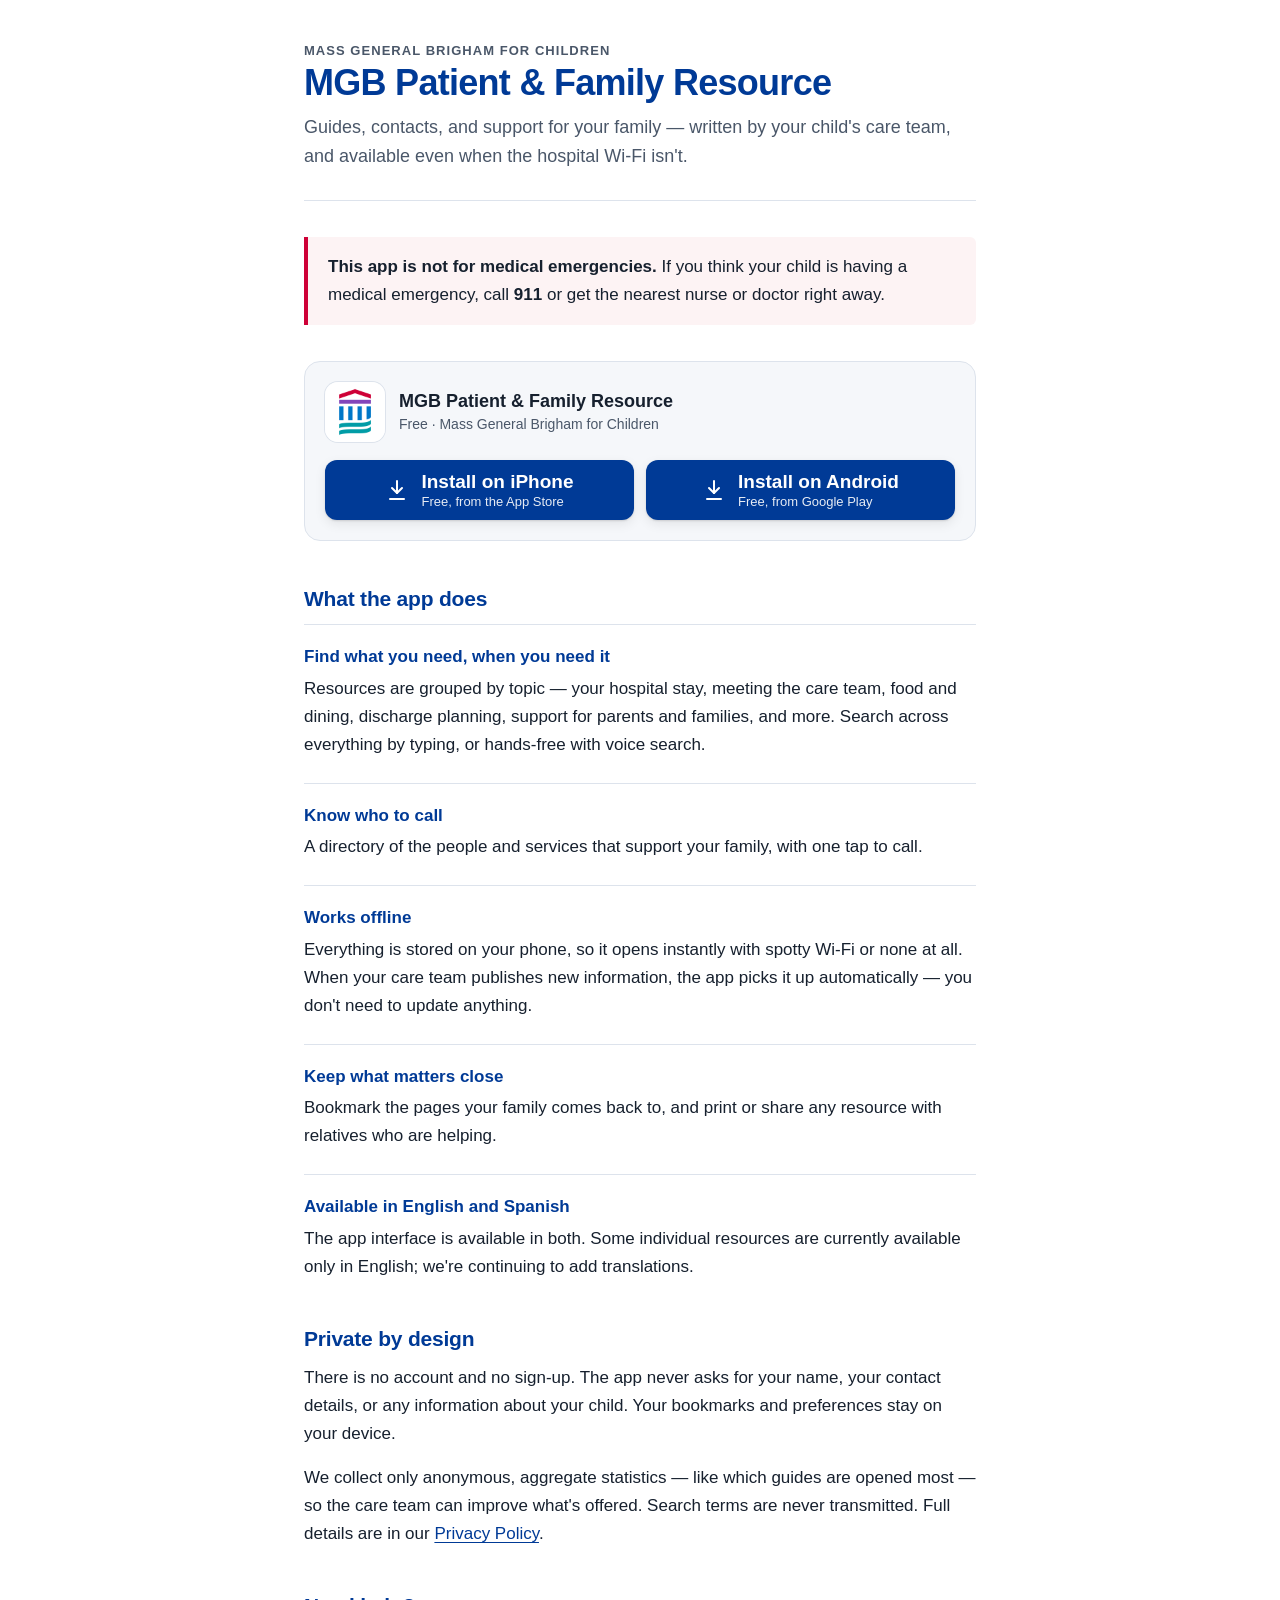
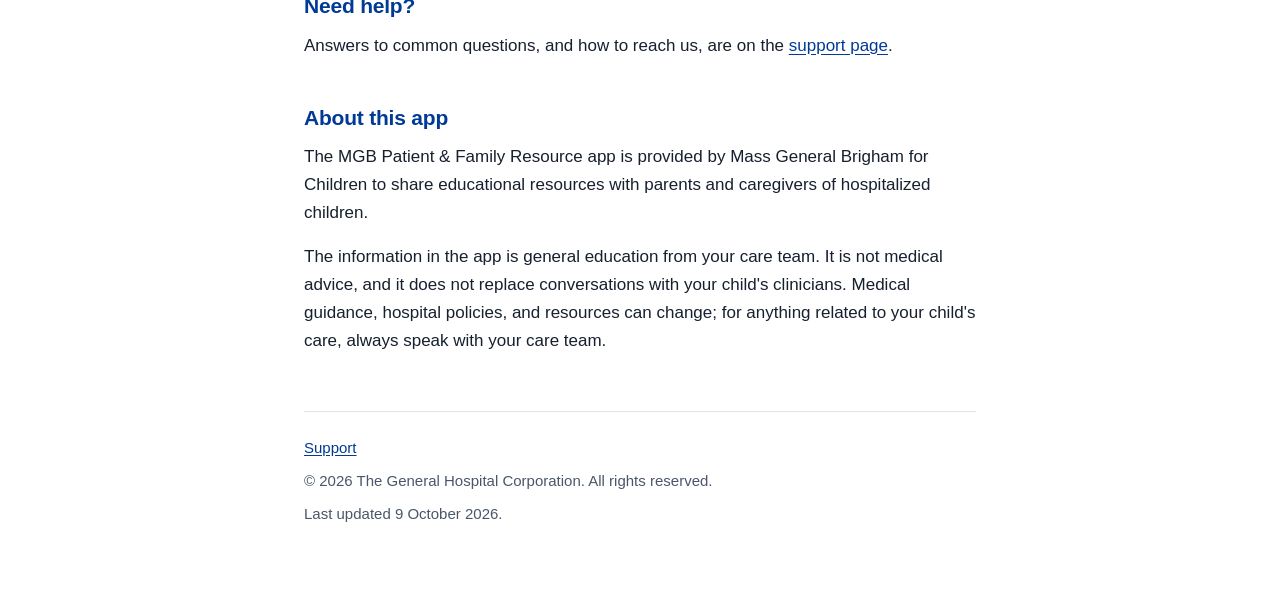
==== commit d248def5: "feat(landing): iPhone button goes to the App Store listing Apple approved the app, so the iPhone but" ====
--- a/index.html
+++ b/index.html
@@ -17,19 +17,17 @@
 <meta property="og:url" content="https://mgh-lcs.github.io/patient-family-resource-support/">
 <meta name="twitter:card" content="summary">
 
-<!-- Apple Smart App Banner. Once the App Store listing exists, uncomment and
-     paste the numeric id from the listing URL (apps.apple.com/app/idNNNNNNNNNN).
-     iOS Safari then shows its own native "Open in the App Store" strip above the
-     page — no code, no dependency. Android has no equivalent; the page button
-     below carries that side.
-<meta name="apple-itunes-app" content="app-id=NNNNNNNNNN">
--->
+<!-- Apple Smart App Banner. The id is the App Store listing's
+     (apps.apple.com/app/id6772264792). iOS Safari shows its own native
+     "Open in the App Store" strip above the page — no code, no dependency.
+     Android has no equivalent; the page button below carries that side. -->
+<meta name="apple-itunes-app" content="app-id=6772264792">
 
 <!-- The ?v= query forces browsers to fetch the new stylesheet. GitHub Pages
      lets browsers reuse files for 10 minutes, so new HTML with an old cached
      stylesheet renders broken. Bump it (same value on all three pages) on
      every style.css change. -->
-<link rel="stylesheet" href="assets/style.css?v=2026-10-09.2">
+<link rel="stylesheet" href="assets/style.css?v=2026-10-26.1">
 
 <!-- ── PLATFORM DETECTION ─────────────────────────────────────────────────────
      One QR code, one URL, one obvious button. This tags <html> with
@@ -83,8 +81,8 @@
     </div>
 
     <!-- ── GET THE APP ────────────────────────────────────────────────────────
-         Android is live on Google Play. iPhone goes to the TestFlight public
-         link until the App Store listing is approved. The card copies the shape
+         Both stores are live: iPhone goes to the App Store listing, Android to
+         Google Play. The card copies the shape
          of an App Store product header (real app icon, name, "Free", one solid
          button) because that is what reads as official to a family.
 
@@ -93,19 +91,8 @@
          assets/style.css). A demoted button hides everything except its
          .store-btn-alt line, e.g. "Using an Android phone? Get it on Google Play".
 
-         TO ACTIVATE the App Store listing once it is approved:
-           1. Point the iOS button at https://apps.apple.com/app/idNNNNNNNNNN,
-              change its .store-btn-sub to "Free, from the App Store" and its
-              .store-btn-alt to "Using an iPhone? Get it on the App Store".
-           2. Delete the .get-app-help block in the card, and the TestFlight FAQ
-              entry at the top of support.html's FAQ (it repeats this button's
-              join link).
-           3. Uncomment the apple-itunes-app meta tag in <head>.
-           4. Delete the .availability paragraph below.
-
          Official Apple/Google badge artwork is intentionally NOT used here. Both
-         require downloading brand assets, and Apple's badge may only link to the
-         App Store, not TestFlight. Text buttons are compliant and never break.
+         require downloading brand assets. Text buttons are compliant and never break.
          assets/app-icon.png is the app's own icon (Icon-App-60x60@3x.png from
          the app repo); replace it if the app icon changes. -->
     <section class="get-app" aria-label="Get the app">
@@ -117,38 +104,14 @@
         </div>
       </div>
       <div class="store-row">
-        <!-- INTERIM: the App Store listing is still in review, so the iPhone
-             button goes to the TestFlight public link. Apple's page behind it
-             walks people through getting TestFlight and then installing the
-             app. The trap: someone who installs TestFlight and then opens it
-             directly (instead of returning to the link) is asked for a "Redeem"
-             code they were never given, and the Redeem box can't even take this
-             link's code (it contains a digit, and testers report on 2026-10-09 that
-             Redeem has no way to type digits). The
-             fix is to tap the link again, which the .get-app-help steps below
-             and the first support FAQ both say. -->
-        <a class="store-btn" href="https://testflight.apple.com/join/r1XDUYJQ" data-store="ios">
+        <a class="store-btn" href="https://apps.apple.com/app/id6772264792" data-store="ios">
           <svg class="store-btn-icon" width="24" height="24" viewBox="0 0 24 24" fill="none" stroke="currentColor" stroke-width="2" stroke-linecap="round" stroke-linejoin="round" aria-hidden="true"><path d="M12 3v12"/><path d="m7 10 5 5 5-5"/><path d="M5 21h14"/></svg>
           <span class="store-btn-text">
             <span class="store-btn-main">Install on iPhone</span>
-            <span class="store-btn-sub">Free beta via Apple&rsquo;s TestFlight</span>
+            <span class="store-btn-sub">Free, from the App Store</span>
           </span>
-          <span class="store-btn-alt">Using an iPhone? Install it with <strong>TestFlight</strong></span>
+          <span class="store-btn-alt">Using an iPhone? Get it on the <strong>App Store</strong></span>
         </a>
-        <!-- Shown on iPhone and desktop, hidden on Android. Lives inside the card,
-             right under the button, so families read it BEFORE Apple sends them
-             off to the App Store, not after they are stuck in TestFlight. Delete
-             it when the App Store listing goes live. Sits inside .store-row so
-             the platform ordering keeps it directly under the iPhone button. -->
-        <div class="get-app-help">
-          <p class="get-app-help-title">New to TestFlight?</p>
-          <ol class="get-app-steps">
-            <li>Tap <strong>Install on iPhone</strong>, then get TestFlight from the App Store.</li>
-            <li><strong>Come back to this page</strong> and tap <strong>Install on iPhone</strong> again.</li>
-          </ol>
-          <p class="get-app-help-note">If you open TestFlight on its own, it asks for a code. You
-          don't need one; just come back here.</p>
-        </div>
         <a class="store-btn" href="https://play.google.com/store/apps/details?id=org.mgb.patient_family_resource" data-store="android">
           <svg class="store-btn-icon" width="24" height="24" viewBox="0 0 24 24" fill="none" stroke="currentColor" stroke-width="2" stroke-linecap="round" stroke-linejoin="round" aria-hidden="true"><path d="M12 3v12"/><path d="m7 10 5 5 5-5"/><path d="M5 21h14"/></svg>
           <span class="store-btn-text">
@@ -159,10 +122,6 @@
         </a>
       </div>
     </section>
-
-    <p class="availability">The app is currently in testing with families in the Pediatric
-    Intensive Care Unit at Massachusetts General Hospital. On an iPhone it installs through
-    TestFlight, Apple's free app for testing new apps. On Android, it's on Google Play.</p>
 
     <h2>What the app does</h2>
 
--- a/assets/style.css
+++ b/assets/style.css
@@ -356,54 +356,6 @@
   text-underline-offset: 0.15em;
 }
 
-/* INTERIM "New to TestFlight?" steps under the iPhone button. Separated from
- * the buttons by a rule so it reads as help, not as another action. */
-.get-app-help {
-  flex: 1 1 100%;
-  order: 1; /* desktop: after both buttons */
-  padding-top: 1rem;
-  border-top: 1px solid var(--rule);
-  font-size: 0.9375rem;
-  line-height: 1.5;
-}
-
-.get-app-help-title {
-  margin: 0 0 0.375rem;
-  font-weight: 650;
-}
-
-.get-app-steps {
-  margin: 0 0 0.625rem;
-  padding-left: 1.375rem;
-}
-
-.get-app-steps li {
-  margin-bottom: 0.25rem;
-  padding-left: 0.125rem;
-}
-
-.get-app-help-note {
-  margin: 0;
-  color: var(--ink-muted);
-}
-
-/* iPhone: directly under the iPhone button (DOM order breaks the tie with
- * it), above the demoted Android line. */
-html[data-platform="ios"] .get-app-help {
-  flex: none;
-  order: -1;
-}
-
-html[data-platform="android"] .get-app-help {
-  display: none;
-}
-
-.availability {
-  color: var(--ink-muted);
-  font-size: 0.9375rem;
-  margin-bottom: 2rem;
-}
-
 /* Feature blocks carry their own rule so the page scans as a list of distinct
  * capabilities rather than one wall of prose. */
 .feature {
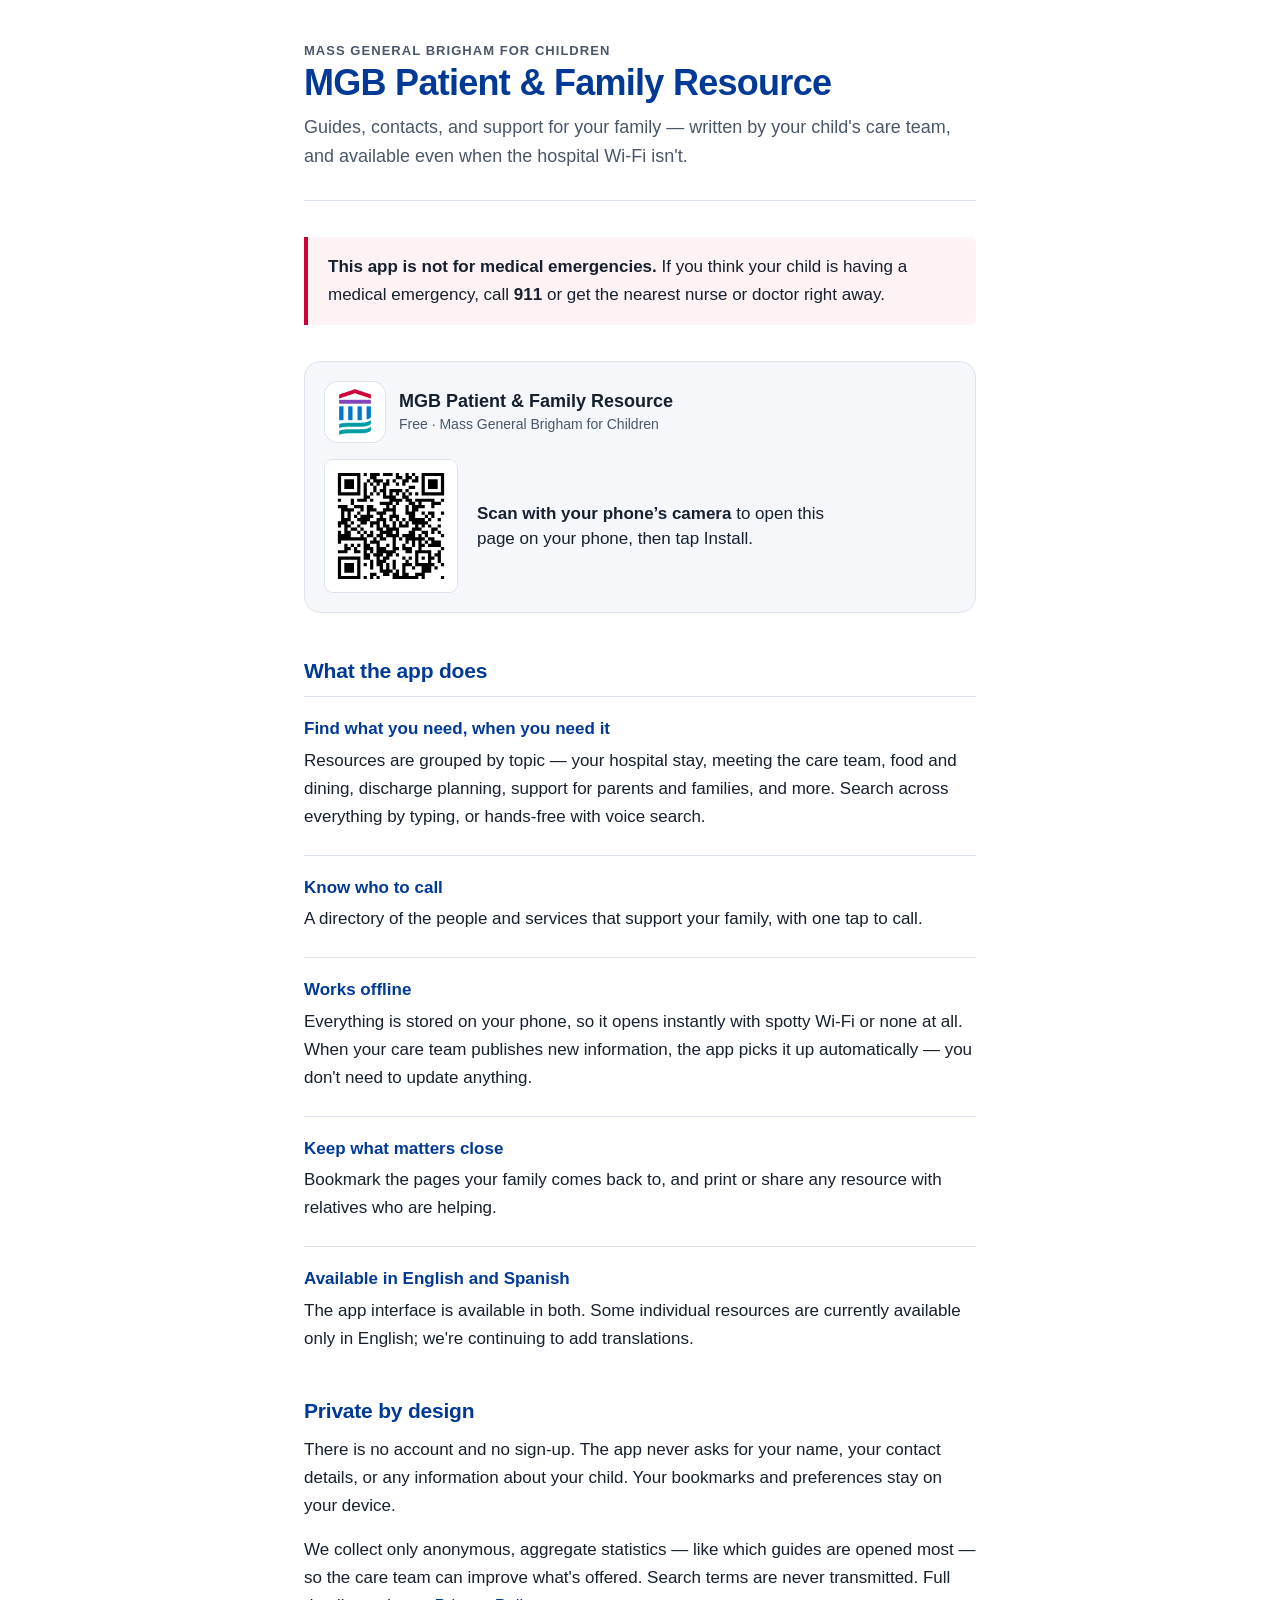
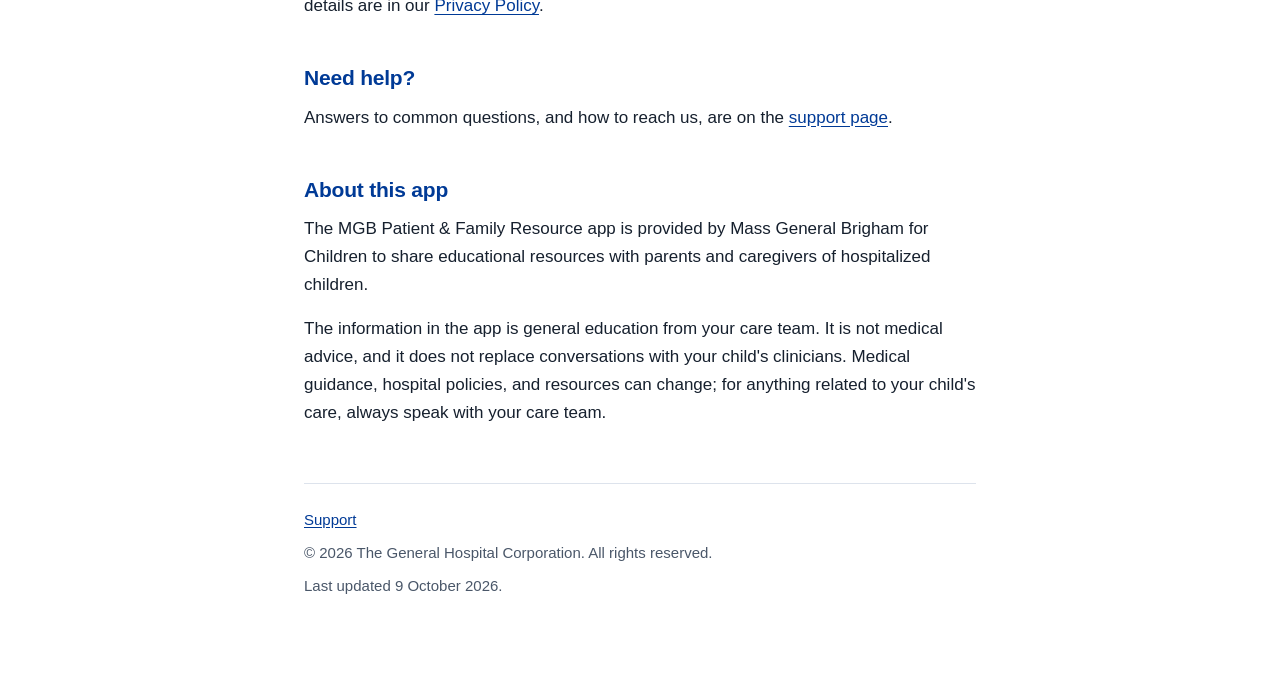
==== commit b048f80e: "feat(landing): computers get a scan-with-phone QR instead of store buttons On a Mac, Safari hands an" ====
--- a/index.html
+++ b/index.html
@@ -27,23 +27,27 @@
      lets browsers reuse files for 10 minutes, so new HTML with an old cached
      stylesheet renders broken. Bump it (same value on all three pages) on
      every style.css change. -->
-<link rel="stylesheet" href="assets/style.css?v=2026-10-26.1">
+<link rel="stylesheet" href="assets/style.css?v=2026-10-26.2">
 
 <!-- ── PLATFORM DETECTION ─────────────────────────────────────────────────────
      One QR code, one URL, one obvious button. This tags <html> with
      data-platform="ios" | "android" so the stylesheet can promote the matching
      store button to the single primary action and demote the other to a small
-     "Using an Android phone?" line. It runs in <head>, before the body paints,
+     "Using an Android phone?" line. A computer gets "desktop", which swaps the
+     buttons for a scan-with-your-phone QR code (see .get-app-qr below). It runs in <head>, before the body paints,
      so there is no flash of both buttons.
 
      It is deliberately NOT a redirect. The scanner is often not the phone that
      will install (a laptop, a shared unit iPad, a relative with a different
      phone), and a redirect would skip the emergency notice and the "who made
      this" cues that are the reason this page exists. With JavaScript off or an
-     unrecognised device, nothing happens and both buttons show as equals.
+     unrecognised touch device, nothing happens and both buttons show as equals.
 
      iPadOS 13+ Safari reports itself as a Mac, so "Mac with a touch screen" is
-     treated as iOS. Nothing here is sent anywhere. -->
+     treated as iOS. "desktop" also requires no touch screen, because Chrome on
+     Android tablets asks for desktop sites with a Linux user agent; such a
+     tablet keeps the buttons instead of a QR code it can't scan. Nothing here
+     is sent anywhere. -->
 <script>
 (function () {
   var ua = navigator.userAgent || "";
@@ -54,6 +58,8 @@
     platform = "ios";
   } else if (/Android/.test(ua)) {
     platform = "android";
+  } else if (!(navigator.maxTouchPoints > 0)) {
+    platform = "desktop";
   }
   if (platform) document.documentElement.setAttribute("data-platform", platform);
 })();
@@ -121,6 +127,19 @@
           <span class="store-btn-alt">Using an Android phone? Get it on <strong>Google Play</strong></span>
         </a>
       </div>
+      <!-- Computers only (data-platform="desktop"); hidden everywhere else, so
+           with JavaScript off the buttons above still show. On a Mac, Safari
+           hands any App Store link to the Mac App Store, which says this
+           iPhone-only app "isn't available", and no computer can install a
+           phone app anyway. The code opens this same page (the root URL, as on
+           the printed handouts), so the phone then shows its own store button.
+           Regenerate with:
+           qrencode -t SVG --svg-path -m 4 -l M -o assets/qr-landing.svg 'https://mgh-lcs.github.io/patient-family-resource-support/' -->
+      <div class="get-app-qr">
+        <img src="assets/qr-landing.svg" width="132" height="132" alt="QR code that opens this page">
+        <p><strong>Scan with your phone&rsquo;s camera</strong> to open this page on your
+        phone, then tap Install.</p>
+      </div>
     </section>
 
     <h2>What the app does</h2>
--- a/assets/style.css
+++ b/assets/style.css
@@ -300,12 +300,13 @@
   opacity: 0.9;
 }
 
-/* Platform-aware layout. index.html tags <html data-platform="ios|android">
+/* Platform-aware layout. index.html tags <html data-platform="ios|android|desktop">
  * from the user agent before paint. The matching button becomes the one
  * primary action, full width so a tired parent can't miss it one-handed; the
  * other collapses to its .store-btn-alt line ("Using an Android phone? Get it
  * on Google Play") so a relative on a different phone still has a path. No
- * attribute (JS off, desktop, unknown device) shows both buttons as equals. */
+ * attribute (JS off, unknown touch device) shows both buttons as equals. A
+ * computer ("desktop") gets .get-app-qr instead of the buttons. */
 .store-btn-alt {
   display: none;
 }
@@ -349,6 +350,34 @@
   display: inline;
 }
 
+/* Computers: a QR code of this page in place of the store buttons. The SVG
+ * carries its own white tile and quiet zone, so it scans in dark mode too. */
+.get-app-qr {
+  display: none;
+}
+
+html[data-platform="desktop"] .store-row {
+  display: none;
+}
+
+html[data-platform="desktop"] .get-app-qr {
+  display: flex;
+  align-items: center;
+  gap: 1.25rem;
+}
+
+.get-app-qr img {
+  flex: none;
+  border-radius: 8px;
+  box-shadow: 0 0 0 1px var(--rule);
+}
+
+.get-app-qr p {
+  margin: 0;
+  max-width: 22rem;
+  line-height: 1.5;
+}
+
 .store-btn-alt strong {
   color: var(--mgb-blue);
   font-weight: 600;
